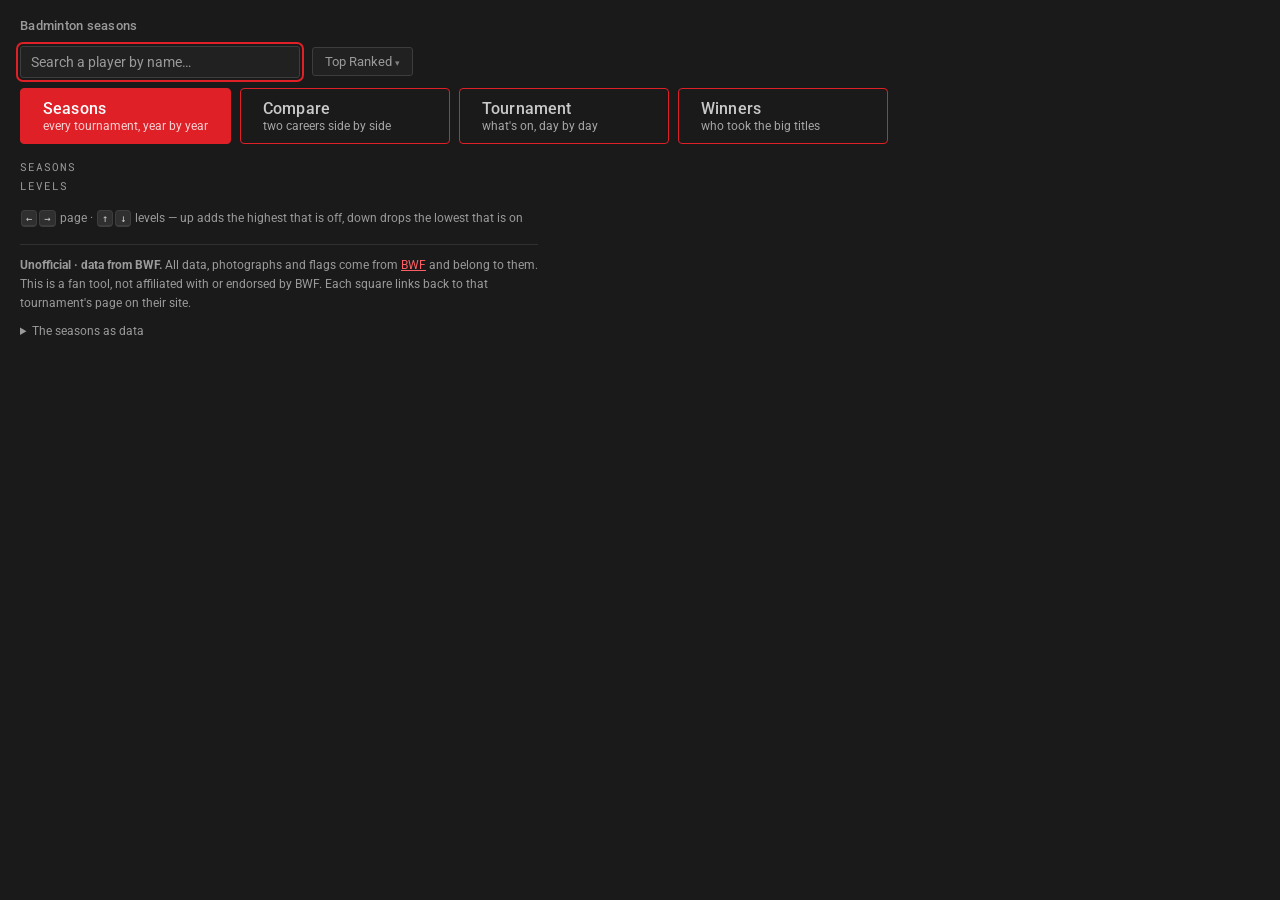
==== index.html @ 5e7ad886 "Two sizes on one line of faces Four notes from the reader after yesterday's continental build, and o" ====
<!doctype html>
<html lang="en">
<head>
<meta charset="utf-8">
<meta name="viewport" content="width=device-width, initial-scale=1">
<title>Badminton seasons</title>
<!-- An empty data URI, so the browser stops asking for a favicon that does not
     exist yet and the console stays clean enough for a suite to assert on. -->
<link rel="icon" href="data:,">
<link rel="preconnect" href="https://fonts.googleapis.com">
<link rel="preconnect" href="https://fonts.gstatic.com" crossorigin>
<link rel="stylesheet" href="https://fonts.googleapis.com/css2?family=Roboto+Mono:wght@400;500;700&family=Roboto:wght@400;500;700&display=swap">
<link rel="stylesheet" href="styles.css">
</head>
<body>

<h1>Badminton seasons</h1>

<form id="pick" class="controls" autocomplete="off" role="search">
  <span class="ctl search">
    <input type="search" id="q" placeholder="Search a player by name…"
           aria-label="search for a player" role="combobox"
           aria-expanded="false" aria-controls="suggest" aria-autocomplete="list">
    <ul id="suggest" class="suggest" role="listbox" aria-label="player suggestions" hidden></ul>
  </span>

  <span class="ctl menu">
    <button type="button" id="topBtn" class="seg" aria-expanded="false" aria-controls="topPanel">
      Top ranked <span class="caret">▾</span>
    </button>
    <div id="topPanel" class="panel" hidden>
      <div id="topTabs" class="tabs" role="tablist"></div>
      <ol id="topList" class="toplist"></ol>
    </div>
  </span>
</form>

<!-- Who you are looking at, said properly: photograph, flag, name. -->
<section id="hero" class="hero" hidden>
  <img id="heroAvatar" class="avatar" alt="" hidden>
  <div class="ident">
    <h2 id="heroName" class="who"></h2>
    <p class="meta">
      <img id="heroFlag" class="flag" alt="" hidden>
      <span id="heroMeta"></span>
    </p>
  </div>
  <div class="heroctl">
    <span id="kindWrap" class="seasonsonly" role="group" aria-label="discipline"></span>
    <label class="toggle seasonsonly"><input type="checkbox" id="sized"> Size by weight</label>
  </div>
</section>

<!-- The two pages, said plainly. This was a segmented control in the corner of
     the hero, which is where you put a setting, not where you put the other
     half of an application. -->
<nav id="pageNav" class="pagenav" aria-label="pages">
  <button type="button" class="tab on" data-page="seasons" aria-current="page">
    <span class="name">Seasons</span>
    <span class="sub">every tournament, year by year</span>
  </button>
  <button type="button" class="tab" data-page="compare">
    <span class="name">Compare</span>
    <span class="sub">two careers side by side</span>
  </button>
  <button type="button" class="tab" data-page="tmt">
    <span class="name">Tournament</span>
    <span class="sub">what's on, day by day</span>
  </button>
  <button type="button" class="tab" data-page="winners">
    <span class="name">Winners</span>
    <span class="sub">who took the big titles</span>
  </button>
</nav>

<section id="seasonsPage">

<div class="chiprow"><span class="lbl">Seasons</span>
  <div id="years" class="chips" role="group" aria-label="seasons"></div>
</div>

<div class="chiprow"><span class="lbl">Levels</span>
  <div class="chips" role="group" aria-label="tournament levels">
    <span id="levels" class="chips"></span>
    <span class="menu">
      <button type="button" id="moreBtn" class="chip more" aria-expanded="false"
              aria-controls="morePanel" hidden></button>
      <div id="morePanel" class="panel checks" hidden></div>
    </span>
  </div>
</div>

<!-- The one page with no notes under it, so its keys go here, under the chips
     they drive. -->
<p class="legend" id="seasonsKeys">
  <span class="keys"><kbd>←</kbd><kbd>→</kbd> page ·
    <kbd>↑</kbd><kbd>↓</kbd> levels — up adds the highest that is off, down drops
    the lowest that is on</span>
</p>

<p id="status" role="status"></p>

<div id="seasons" class="seasons"></div>
<p id="empty" class="empty" hidden></p>

</section>


<!-- The second page. Two readings of a career that the strip cannot give —
     re-indexed by season and level (the grid), or by level alone (the board) —
     and, either way, room for a second player beside the first. It is a page
     rather than a modal because comparing is a thing you come here to do, not a
     detail you peek at and dismiss. -->
<section id="comparePage" class="page" aria-labelledby="gridTitle" hidden>
  <header class="pagehead">
    <h2 id="gridTitle">Career grid</h2>

    <span id="gridView" class="kindwrap" role="group" aria-label="view">
      <button type="button" class="seg on" data-view="grid" aria-pressed="true">Grid</button>
      <button type="button" class="seg" data-view="honours" aria-pressed="false">Honours</button>
    </span>

    <span id="gridKind" class="kindwrap" role="group" aria-label="discipline"></span>
    <!-- Which vocabulary the rows are named in. Sits beside the discipline
         because it is the same kind of switch: neither changes a result, both
         change what the same results are called and grouped by. -->
    <span id="gridEra" class="kindwrap" role="group" aria-label="tournament names"></span>
    <span id="honMin" class="kindwrap" role="group" aria-label="minimum round" hidden></span>

    <label class="zoom" for="gridZoom">Zoom
      <input type="range" id="gridZoom" min="10" max="40" step="2" value="20"
             aria-label="cell size">
    </label>

    <!-- Whichever of the two views is up, drawn to a PNG. No range picker: the
         Winners board exports a span of seasons because that is the shape of the
         claim posted from it, and a career is not a span. -->
    <button type="button" id="gridSave" class="seg" aria-pressed="false"
            title="save this view as an image">Export</button>

    <form id="cmpPick" class="ctl search cmp" autocomplete="off" role="search">
      <input type="search" id="cmpQ" placeholder="Compare with…"
             aria-label="compare with another player" role="combobox"
             aria-expanded="false" aria-controls="cmpSuggest" aria-autocomplete="list">
      <ul id="cmpSuggest" class="suggest" role="listbox" aria-label="player suggestions" hidden></ul>
    </form>
  </header>

  <div class="chiprow exportbar" id="gridExport" hidden>
    <button type="button" id="gexpSave" class="seg">Download PNG</button>
    <button type="button" id="gexpCopy" class="seg">Copy</button>
    <span id="gexpNote" class="note"></span>
  </div>

  <div class="chiprow"><span class="lbl">Levels</span>
    <div id="gridGroups" class="chips" role="group" aria-label="levels shown"></div>
  </div>

  <div id="gridBody" class="gridbody"></div>
  <div id="honBody" class="honours" hidden></div>

  <p class="legend" id="gridLegend">
    <span class="key"><i class="cell r-w"></i> won</span>
    <span class="key"><i class="cell r-f"></i> final</span>
    <span class="key"><i class="cell r-sf"></i> semi</span>
    <span class="key"><i class="cell r-qf"></i> quarter</span>
    <span class="key"><i class="cell r-r16"></i> last 16</span>
    <span class="key"><i class="cell r-r1"></i> earlier</span>
    <span class="key"><i class="cell r-q"></i> qualifying</span>
    <span class="key"><i class="cell r-off"></i> nothing there</span>
  </p>
  <!-- Its own note rather than a clause in the block above: the reason these are
       here at all is that BWF's id for them is unusable, and that is worth
       saying where somebody looking at the block can read it. -->
  <p class="legend note" id="gamesNote">
    <strong>Continental&nbsp;Games</strong> is the Asian, Commonwealth, European,
    Pan&nbsp;American and African Games &mdash; the individual events only &mdash; and it sits
    <b>half a rung above the Continental&nbsp;Championships</b>: the same circle of
    countries, one every four years rather than every year. BWF has
    filed the Asian Games under four different categories and under none at all,
    so they are recognised by name; the team editions are separate tournaments and
    are left out with every other team event. Sub-regional games &mdash;
    East&nbsp;Asian, Mediterranean, SEA &mdash; are not in it.
  </p>
  <!-- Its own note for the same reason gamesNote has one: Unmapped is the single
       section on this page whose placing is admitted to be a guess, and the
       reason is a fact about the sport rather than about this app. -->
  <p class="legend note" id="oldNote">
    <strong>Unmapped</strong> is everything from before 2007, and it has no rung
    because <strong>there was no ladder</strong>. Until the Superseries began that
    season the circuit was the IBF World Grand&nbsp;Prix, which graded its events
    <strong>6-star down to 1-star by prize money alone</strong> &mdash; and the
    money was not the prestige: the 2006 All&nbsp;England was a
    <strong>4-star</strong> on $125,000, two rungs under the China Masters at
    $250,000. Nothing turns a purse into a tier, so these titles are shown
    together, last, in one section that says plainly that its placing is a guess.
    BWF's own filing is no help: of 85 tournaments from before 2007, checked
    across six careers of that era, <strong>77 carry the same category id</strong>
    &mdash; one bucket holding a world championship, an All&nbsp;England and a
    $3,000 satellite alike.
    <br>
    Results stop at <strong>2006</strong> because that is where BWF's own records
    stop carrying a <em>position</em>. Earlier seasons come back as a list of
    tournaments with no result beside them, and a cell that can only say
    &ldquo;Played&rdquo; is not a career.
  </p>

  <p class="legend note" id="gridNote">
    Each block is one level, and the cells in it are that season's results at
    that level, <strong>best first</strong> — not one column per tournament. A
    block is as wide as the most anyone here played at that level in a single
    season, so the empty cells on the right of a block are events they did not
    enter that year. Hover any cell for the tournament and the result.
    <br>
    <b>Export</b> draws whichever view is up to a PNG at twice the screen's
    density, with the link on it. There is no range to pick, unlike the Winners
    board: it draws <b>what is on screen</b> — the era, the level chips, the
    round bar, and both players if there are two — so switching a level off takes
    it out of the picture as well as off the page.

    <span class="keys"><kbd>←</kbd><kbd>→</kbd> page · <kbd>G</kbd> grid · <kbd>H</kbd> honours · <kbd>W</kbd> World Tour · <kbd>S</kbd> Superseries · <kbd>↑</kbd><kbd>↓</kbd> levels — up adds the highest that is off, down drops the lowest that is on</span>
  </p>

  <p class="legend" id="honLegend" hidden>
    <span class="key"><i class="cell r-w"></i> won</span>
    <span class="key"><i class="cell r-f"></i> final</span>
    <span class="key"><i class="cell r-sf"></i> semi</span>
    <span class="key"><i class="cell r-qf"></i> quarter</span>
    <span class="key"><i class="hnone"></i> nothing that good</span>
  </p>
  <!-- Shown on both readings, because both translate. Not toggled with the
       view-specific notes above it - but it is toggled by the era, because
       which half of a career is being translated is exactly what the era
       switch changes. -->
  <p class="legend note" id="mapNote">
    <strong>*</strong> BWF ships no name for its pre-2018 categories, so results
    from the Superseries era are placed on the tier they became, traced through
    the tournaments themselves: <strong>Superseries Premier</strong> as
    Super&nbsp;1000, <strong>Superseries</strong> as Super&nbsp;750,
    <strong>Grand&nbsp;Prix Gold</strong> as Super&nbsp;300 and
    <strong>Grand&nbsp;Prix</strong> as Super&nbsp;100. Those squares carry a
    notch out of one corner, and hovering one says what it actually was. The
    Seasons page never translates &mdash; there a Superseries Premier is called a
    Superseries Premier. Four old tiers become five new ones, so nothing lands on
    Super&nbsp;500; and before 2011 there was no Premier tier at all, which makes
    a 2008 All&nbsp;England a rung lower than a 2013 one.
    Switch to <strong>Superseries</strong> above to read the ladder the other way.
  </p>

  <!-- The mirror image, and not a paraphrase of it: in this direction the
       Super 500 has nowhere to land, and saying so is most of the note. -->
  <p class="legend note" id="mapNoteSS" hidden>
    <strong>*</strong> Read in Superseries names, the <em>modern</em> results are
    the translated ones: <strong>Super&nbsp;1000</strong> as Superseries Premier,
    <strong>Super&nbsp;750</strong> as Superseries, <strong>Super&nbsp;300</strong>
    as Grand&nbsp;Prix Gold and <strong>Super&nbsp;100</strong> as Grand&nbsp;Prix,
    traced through the tournaments themselves. Those squares carry the notch now,
    and everything from before 2018 is simply called what it was.
    &#9888; <strong>The Super&nbsp;500 has no rung here.</strong> Followed
    backwards across 2018 it splits four to three between Grand&nbsp;Prix Gold and
    Superseries, because one Grand&nbsp;Prix Gold became <em>both</em> a
    Super&nbsp;500 and a Super&nbsp;300 &mdash; 2018 was a split, not a renaming.
    A Super&nbsp;500 is folded up into the <strong>Superseries</strong> and is
    therefore drawn one rung higher than it was. That is the one thing this
    reading gets wrong, and it is why those squares are notched too. The gap
    between Superseries and Grand&nbsp;Prix Gold is the Super&nbsp;500 rung left
    standing empty rather than closed up.
  </p>

  <p class="legend note" id="honNote" hidden>
    Every result that reached the chosen round, whatever season it was in — one
    row per level, hardest at the top. A full rung up has
    <strong>&#966; times the area</strong> of the rung below, so an Olympic square
    covers about thirty Super&nbsp;100 ones. Six of the rungs are a
    <strong>half step</strong> instead — Worlds to Olympics, Continental Games to
    Worlds, Continental Championships to Continental Games, and Super&nbsp;1000 to
    Tour Finals — which is what lets the continental events have rungs of their own
    without the Olympics running away up the ladder.
    <span id="honLadderWT">The five Supers are still an unbroken run, stepping a
    full rung all the way down.</span><span id="honLadderSS" hidden>The era ladder
    has one visible double step, between Superseries and Grand&nbsp;Prix
    Gold, where the Super&nbsp;500 rung stands empty.</span> An empty row is a claim too:
    hover it to see whether they never got that far or never entered. Comparing two
    players mirrors the board about the centre line, so the best results of each
    meet in the middle.
    <br>
    <b>Export</b> draws the board as you have it — the bar included, so raising
    it to <b>W</b> exports a board of titles only — to a PNG at twice the
    screen's density, with the link on it.

    <span class="keys"><kbd>←</kbd><kbd>→</kbd> page · <kbd>G</kbd> grid · <kbd>H</kbd> honours · <kbd>W</kbd> World Tour · <kbd>S</kbd> Superseries · <kbd>↑</kbd><kbd>↓</kbd> the bar</span>
  </p>
</section>

<!-- Whatever tournament is on, without anybody picking one. `vue-tmt-schedule`
     names the live one, the one before it and the one after; the day bar walks
     its dates; `day-matches` gives that day's order of play, laid out by court
     because that is how an order of play is read. -->
<!-- One season, one pyramid: the base is the widest tier and the summit is the
     single greatest title. Like the tournament page, this is about the sport
     rather than about a player you chose, so it has no search box. -->
<section id="winPage" class="page" hidden>
  <header class="pagehead">
    <h2 id="winTitle">Winners</h2>

    <!-- Two readings of the same seasons: the board says who won what, the
         score says how much of it. Beside the discipline because it is the same
         kind of switch — neither changes a result, both change what you are
         being shown of them. -->
    <span id="winView" class="kindwrap" role="group" aria-label="view"></span>

    <span id="winKind" class="kindwrap" role="group" aria-label="discipline"></span>

    <!-- Which continents count. Not a filter on the drawing: a chip moves the
         score too, because a ranking of legends is only readable if the reader
         knows and chooses which continents it is a share of. Asia and Europe by
         default, which is where 99.8% of these titles are won. -->
    <span id="winConf" class="kindwrap" role="group" aria-label="continents"></span>

    <span id="winSpan" class="tmtwhen"></span>

    <!-- The band under the pyramid, and the bar it draws at. Not a filter: it
         adds a reading of the same titles rather than hiding any of them. -->
    <button type="button" id="winEras" class="seg on" aria-pressed="true"
            title="the seasons somebody dominated">Eras</button>
    <span id="winMin" class="kindwrap" role="group" aria-label="titles a season"></span>

    <label class="zoom" id="winZoomLbl" for="winZoom">Zoom
      <input type="range" id="winZoom" min="8" max="26" step="1" value="14"
             aria-label="photograph size">
    </label>

    <!-- The score view's clutter bar. Not a filter on the data — every title is
         still in every season's total — only on how many lines are drawn. -->
    <span class="zoom" id="winFloor" hidden>
      <label for="winFloorRange">Show</label>
      <input type="range" id="winFloorRange" min="0" max="60" step="5" value="20"
             aria-label="lowest career best to draw">
      <span id="winFloorTxt" class="floortxt"></span>
    </span>

    <!-- A range of seasons, drawn to a PNG. The years are a range rather than a
         filter because that is the shape of the claim somebody posts. -->
    <button type="button" id="winSave" class="seg" aria-pressed="false"
            title="save a range of seasons as an image">Export</button>
  </header>

  <div class="chiprow exportbar" id="winExport" hidden>
    <label for="expFrom">From</label>
    <select id="expFrom" aria-label="first season"></select>
    <label for="expTo">to</label>
    <select id="expTo" aria-label="last season"></select>
    <button type="button" id="expSave" class="seg">Download PNG</button>
    <button type="button" id="expCopy" class="seg">Copy</button>
    <span id="expNote" class="note"></span>
  </div>

  <div id="winBody" class="pyr"></div>

  <!-- The same seasons as a quantity. One line per career, a point in every
       season somebody won something, and the height is how much of that season
       they took. -->
  <div id="winScore" class="score" hidden>
    <div class="chartwrap">
      <svg id="scoreChart" viewBox="0 0 1180 510" preserveAspectRatio="xMidYMid meet"
           role="img" aria-label="domination score by season"></svg>
      <div id="scoreTip" hidden></div>
    </div>
    <div class="legend scorelegend" id="scoreLegend"></div>

    <!-- The ranking. Deliberately *not* governed by the Show bar above it: that
         filters on peak, and a total ranking cut by peak is a different claim.
         See `dominationRanking`. -->
    <div class="ranks">
      <div class="chiprow">
        <h3>Dominators</h3>
        <div id="rankMode" class="chips" role="group" aria-label="rank by"></div>
        <!-- There was a row of chips here offering three readings of the
             pandemic seasons. There is one reading now and no control for it;
             what it is gets said in the caption instead, because a reader
             comparing 2020 with 2023 should not have to infer that the two were
             divided by the same year. -->
        <span class="lbl" id="rankWhat"></span>
        <button type="button" class="linkish" id="rankMore" hidden></button>
      </div>
      <table id="scoreRank" class="ranktable"></table>
    </div>

    <div class="scorecols">
      <div>
        <h3>Best single seasons</h3>
        <table id="scoreBest"></table>
      </div>
      <div>
        <h3>What each season held</h3>
        <table id="scoreYears"></table>
      </div>
    </div>
  </div>

  <p class="legend note" id="scoreNote" hidden>
    <b>A score of 100 is the whole season</b> — every title on the board that
    year, and nobody else with one. It is a share, so one player's rise is
    always somebody else's fall, and the seasons can be held against each other
    however many titles each of them held.
    <br>
    <b>Not every title counts the same.</b> Each is worth what its rung on the
    board is worth, on the same ladder the photographs above are sized by. So the
    score is not a second ranking; it is the board's own ranking, added up. A
    Super 750 is the unit:
    <span id="scoreLadder" class="ladder"></span>
    Seven Super 750s to an Olympic gold, which is about the trade anybody who
    has watched the sport would make. The rungs step by <b>φ, the golden ratio —
    1.618</b>, except for four half steps of <b>√φ — 1.272</b>: a Tour Finals
    over a Super&nbsp;1000, a Continental Games over a Continental Championships, and
    each global event over its own continental one is a <i>full</i> step, but the
    Olympics over the Worlds is half. That is what puts two continental rungs on
    the ladder and still leaves an Olympic gold at 6.854.
    Seasons before 2018 are weighed on the same
    rungs and <b>named for what they were called at the time</b> — 2013 held
    twelve Superseries where 2023 holds six Super 750s — so a title is never
    called something it was not, and never weighed on a ladder of its own.
    <br>
    ⚠️ <b>A competitor has a point only in the seasons they won something.</b>
    This data says who won, not who entered, so &ldquo;nothing in 2013&rdquo; and
    &ldquo;not on the tour in 2013&rdquo; cannot be told apart — and a line drawn
    along the bottom would be claiming the first while knowing only the second.
    Lines break at the gaps, and a lone season stays a lone face.
    <br>
    ⚠️ <b>In the doubles draws a competitor is the pair</b>, not the two people
    in it. A title is won by a partnership; halving it would draw every pair as
    two identical lines and make the chart describe people rather than teams. So
    a partner change ends one line and starts another — which is what happened.
    <br>
    ⚠️ <b>A faint column is a season not to read at face value</b>, named at its
    foot. Two different things put one there. An <b>asterisk</b> on the year
    means far fewer titles than the seasons around it — <b>2020</b>, which
    stopped in March and held three, and <b>2022</b>, which held eight. And the
    <b>pandemic seasons</b> are marked whether or not they were short:
    <b>2020, 2021 and 2022</b>. 2021 is the one a count cannot find — it held
    ten, the same as 2018 and 2019, and what was wrong with it was not how many
    but <b>who was in the draw</b>. A score is a share, so a thinner field
    flatters everybody left in it: eight of 2021's eleven events had
    <b>literally no Chinese player</b> — both Thailand Opens, the All England,
    the French, both Indonesia events and both World Tour Finals — against a
    normal 12–15% of the field. 2020 is split by the shutdown: the All England on
    11 March had an ordinary field, the October Denmark Open and the January-2021
    Finals none at all. 2022 is the weakest case and is in on a judgement —
    present everywhere but at three quarters of normal, on a calendar cut to
    eight events from twelve.
    <br>
    ⚠️ <b>The season being played is weighed against the whole year</b>, not
    against the part of it that has happened. Otherwise whoever won the first
    tournament of January would have taken 100 of the season — and the strip
    below the axis says <b>8/12</b> rather than 8 so you can see it. The titles
    still to come belong to nobody yet, so the column adds up to less than a
    whole season and will only rise: it cannot flatter anyone, which is what
    makes it safe to count. Finished seasons keep the titles that were
    <i>actually played</i> — 2020 is a share of three, not of the nine still on
    the calendar when it was abandoned.
    <br>
    The bars under the axis are how many titles each season held, and a
    <b>dashed</b> leg is a line crossing one of the marked years.
    <br>
    <b>Show</b> hides the crowd: it draws everybody whose best season clears the
    bar. Its default is worked out from the data — as high as it will go without
    dropping anybody who ever <i>led</i> a season — and the season being played
    is left out of that sum, because a part-played year cannot say who led it.
    <br>
    <b>Dominators</b> ranks the whole board rather than a season of it, and
    there are three honest ways to do that. <b>Total</b> is every season's share
    added up: it rewards staying there, and it is why LEE Chong Wei is second in
    the men's singles on a best season of 43. <b>Peak</b> is the best single
    season: it rewards the year nobody else got a look in, and it is why
    KIM / SEO are first in the men's doubles on two seasons and eighth on total.
    Both numbers are always on screen and only the <i>sort</i> moves, because the
    two orderings disagree and the disagreement is the point — a table showing
    one column at a time would have hidden it.
    <br>
    <b>Best seasons</b> ranks the seasons themselves, and it is the one where a
    competitor can appear more than once. The other two answer once per career,
    so a career's <i>second</i>-best year is invisible in them however good it
    was: Kento MOMOTA took <b>78</b> of 2019 and <b>53</b> of 2018 — the first
    and fifth best men's singles seasons on the board — and Peak can only ever
    say the first of those. Five seasons, and two of them among the best anyone
    has played. The hover carries the career total the columns drop, which is
    what makes a short peak read as one.
    <br>
    ⚠️ <b>It is a different question, not a better answer</b>, which is why it
    is a third chip rather than a replacement. A list of the best seasons is
    crowded by the people who had them — six competitors hold the top fifteen
    men's singles seasons, and KIDAMBI Srikanth, tenth on Peak, is
    twenty-eighth here. That is what the list <i>is</i>; it simply stops being a
    ranking of competitors while it does it, and the ranking of competitors is
    one chip away. Picking a name still picks the <i>competitor</i>, so clicking
    one of MOMOTA's seasons lights both.
    <br>
    ⚠️ <b>There is deliberately no average.</b> It is the obvious third column
    and it would be a lie. This data says who <i>won</i>, not who <i>entered</i>,
    so a competitor has a point only in the seasons they won something — the
    seasons they played and won nothing are missing from the divisor rather than
    sitting in it as zeroes. One good year and nothing else would out-rank a
    fifteen-year career, and the number would be describing the hole in the data
    rather than the players. It is the same fact that makes the lines above
    break at a gap instead of running along the bottom.
    <br>
    ⚠️ <b>The pandemic seasons get the same denominator as every other
    season.</b> What is most obviously wrong with 2020 is arithmetic before it is
    competition: three titles were played, so one of them would be a third of the
    year. So 2020 and 2022 are weighed against <b>what a full season of the era
    was worth</b> — nineteen and a third Super 750s, twelve titles, read off the
    seasons the file holds rather than typed in, and exactly the figure 2023 and
    2025 are weighed against. A season cut short then reads as the fraction of a
    year it actually was. Viktor AXELSEN's career total is <b>269</b>; against
    2020's own three titles it would read 315. The strip under the axis says
    <b>3/12</b>, the way the year still being played does.
    <br>
    ⚠️ <b>The thin field stays in the record, and that is deliberate.</b> Fewer
    Chinese players entered, so fewer Chinese players won, so their scores are
    lower and everybody else's are higher — and that is what happened. What the
    denominator removes is the arithmetical distortion, not the sporting one: a
    player who won one of 2020's three titles cannot bank more than one title's
    worth of a whole year, because the rest of the year was never played and
    nobody won it. The seasons are marked wherever they appear — a faint column,
    the word <b>Covid</b>, an amber asterisk on the year and an amber bar in the
    strip beneath it, and the same asterisk on the season in the ranking below —
    so you know not to read them as ordinary, and then you do the judging.
    <br>
    ⚠️ <b>That mark is on the season, never on the competitor.</b> A peak taken
    in 2021 is a peak taken in a year played largely without one country's team;
    that is a fact about the year, and the player did nothing to earn an asterisk
    of their own. There used to be one beside the name — it meant "this career is
    being under-counted" and it went when the seasons stopped being set aside.
    <br>
    ⚠️ <b>It is a calendar correction and it cannot see a field.</b> Two things
    were wrong with these years — fewer events, and a thinner draw at the ones
    that ran — and this fixes only the first. <b>2021 is where that shows</b>: it
    held <i>more</i> than a normal season by weight, an Olympics and a Worlds and
    two World Tour Finals, so it is left exactly as it was — and 2021 had the
    thinnest field of the three, eight of its eleven events with no Chinese
    player in the draw at all. AXELSEN's peak sits in that season. Known, and the
    reason those marks on the chart are not decoration.
    <br>
    ⚠️ <b>The Show bar does not reach this table.</b> The bar filters on peak,
    and a total ranking cut by peak is a different claim: at the men's singles
    default it draws twelve of the forty-five careers listed here, and it drops
    Jan O JORGENSEN — four seasons, twelfth on total — for a best season of 7.
    The bar declutters the chart; the ranking is the whole board. Clicking a name
    picks it out everywhere, and if the bar was hiding them the bar comes down to
    fit. Click a name to pin it — or <b>click the face on the chart</b>, which is the
    same name with a season attached and does the same thing. The others stay on
    the chart, dimmed, because a share means nothing without the people it was
    taken from. Click again to unpin, or press <kbd>Esc</kbd> to clear the lot.
    <br>
    <b>Export</b> draws whatever range of seasons you pick to a PNG at twice the
    screen's density, with the link on it — the bar you set and the names you
    pinned included, because those are what the picture is <i>about</i>. Cropping
    changes what is shown and never what is counted: a score is a share of its
    own season, so the numbers, the colours and the height of the axis are all
    settled over the whole board and then cut to the years you asked for.
    <span class="keys"><kbd>←</kbd><kbd>→</kbd> page · <kbd>B</kbd> board ·
      <kbd>S</kbd> score · <kbd>M</kbd><kbd>W</kbd><kbd>X</kbd> discipline, twice for
      the doubles · <kbd>↑</kbd><kbd>↓</kbd> the bar · <kbd>T</kbd> total ·
      <kbd>P</kbd> peak · <kbd>Y</kbd> best seasons · <kbd>Esc</kbd> unpick</span>
  </p>

  <p class="legend note" id="winNote">
    Each square is a title, sized by what it was worth — the same ladder the
    honours board uses, so a Super 1000 here is a Super 1000 there.
    <b>Every row holds two tiers</b>: Olympics with the World Championships,
    Continental Games with Continental Championships, the Tour Finals with the
    Super&nbsp;1000s, and the Super&nbsp;750s have the base to themselves. Six rows of
    faces is a column too tall to read as one picture — and most people would
    agree a Tour Finals is not worth much more than a Super&nbsp;1000, which was
    always slightly absurd alone on a line holding exactly one square.
    <br>
    <b>Every square on a line is the same size, and a gold ring says which one
    outranks the rest.</b> Two sizes on a row of faces read as a layout accident
    rather than as a ranking, which is why the Olympics has been drawn at the
    Worlds size with a ring since this board was built; now that three rows hold
    two tiers, that is the rule. One marked square beside a plain one <i>is</i>
    the ranking, and ringing both would make them a matched pair in two liveries.
    The ladder still ranks them apart <i>between</i> rows, and the honours board
    on the Compare page ranks all of them apart by size, because that is a claim
    about worth and this is a row of portraits.
    <br>
    A row reads <b>hardest first</b>, not oldest first: the Tour Finals leads the
    row it shares even though it is played in December. The continental row goes
    by <b>continent</b> instead — Asian Games, Asian Championships, European
    Games, European Championships — because two titles from the same
    confederation belong beside each other.
    <br>
    ⚠️ <b>In the doubles draws a square holds the pair, split down the middle</b>
    — half a photograph each, and each half is the <b>middle</b> of its own
    photograph rather than one player's left ear and the other's right. The
    square stays the size the ladder says it is: a doubles title is won by a
    partnership, and every square on this board has to mean the same thing.
    Above the square the pair is <b>one competitor</b> — one tile, one bar, one
    line on the score — so a player who changes partner starts again, which is
    the honest reading: the old team stopped winning and a new one started.
    And a pair is always drawn <b>the same way round</b>: BWF does not list a
    partnership consistently — Kido and Setiawan appear eleven times one way and
    once the other — so the page takes the federation's own commonest order for
    each pair and uses it everywhere. No convention is layered on top of that;
    BWF itself puts the woman first in some mixed pairs and the man first in
    others, and this says what the federation says.
    <br>
    <b>Click a square to follow one competitor across the board</b> — everything
    else recedes and the picked faces stay lit. Click more to compare them, click
    a lit one again to drop it, or press <kbd>Esc</kbd> to get the whole board
    back. The bars in the eras band pick the same way, and so do the faces on the
    score chart. The squares themselves stay: what fades is the photographs, so
    the shape of every season is still there to read behind them.
    <br>
    ⚠️ <b>No team events.</b> A team title would rank a player by the country they
    were born in, which is not what any of this measures.
    <br>
    ⚠️ <b>The continental chips move the score, not just the drawing.</b> Asia,
    Europe, Pan&nbsp;Am, Africa and Oceania each switch their own championships and
    their own four-yearly games in or out — and a continent that is off is not in
    the season's <b>denominator</b> either, so the scores you are reading are
    always a share of exactly the board in front of you. That is the point: a
    ranking of the greats with a continent counted that you did not ask for is a
    ranking you cannot trust. <b>Asia and Europe are on by default</b>, because of
    the 1210 titles here that are open to the world, Asia has won 89.3% and
    Europe 10.5% — Pan&nbsp;Am, Africa and Oceania have two between them. Switch all five off and this is the board
    as it stood before October 2026. The chips travel in the link, so a board you
    send shows the numbers you were looking at.
    <br>
    ⚠️ <b>The Commonwealth Games is not here, and no chip can bring it.</b> It
    spans four of those five confederations, so there is no continent that owns it
    — and a title no chip governs is one whose weight would sit in every
    denominator with no way to take it out. BWF's own calendar also has no
    individual entry for Glasgow 2014, only the mixed team event, so a row for it
    would show a hole that is a gap in the records rather than a fact about the
    sport. It is still on a player's own Compare grid, where the question is what
    that player won.
    <br>
    ⚠️ Seasons before 2018 are drawn on the modern ladder — a Superseries
    Premier where a Super 1000 goes, a Superseries where a Super 750 goes — and
    each square is <b>named for what it was called at the time</b>, so hovering
    a 2013 title says Superseries Premier and the same rung in 2023 says Super
    1000. <b>Before 2011 there was no Premier tier at all</b>: all twelve
    Superseries were one rank, so 2007–2010 fill both rows with squares of the
    <b>same size</b>. The equal size is the point — a larger top row would
    claim a tier that did not exist for another four years.
    <br>
    ⚠️ <b>The continental rows are complete from 2014 and patchy before it.</b>
    BWF's own records carry no order of play for most of the continental
    championships between 2007 and 2013 &mdash; there is nothing to read a winner from
    &mdash; so 64 of the 100 that were held are on this board and the rest are simply
    absent. An empty continental row in 2009 is a gap in the records, not a season
    without an Asian Championships. It costs one career in particular: LEE Chong
    Wei's one continental title is the <b>2016</b> Asian Championships, and the
    seasons where he might have added to it are the ones that are missing.
    <br>
    ⚠️ <b>And the board starts at 2007 because that is where the ladder starts.</b>
    Before the Superseries the circuit was the IBF World Grand&nbsp;Prix, which
    graded its events 6-star down to 1-star <b>by prize money alone</b> — and the
    money was not the prestige: the 2006 All&nbsp;England was a <b>4-star</b> on
    $125,000 while the China Masters was a 6-star on $250,000. Sizing those
    squares by what they paid would draw an All&nbsp;England two rungs below a
    China Masters, so they are not drawn at all rather than drawn wrong. Those
    seasons are still on the Seasons and Compare pages, grouped as
    <b>Unmapped</b>.
    <br>
    ⚠️ <b>A dashed square, and ⁕ beside the year, mark a title that did not
    happen when its name says.</b> The
    season-ending Finals belongs to the season it concludes, so the 2010
    Superseries Finals and the 2020 World Tour Finals are drawn in 2010 and
    2020 though both were played the following January — the same rule the
    career grid uses, so the two views cannot disagree. The Tokyo 2020 Olympics
    stays in 2021, where it was won: a Finals is the conclusion of a season
    already played, and an Olympics is not the conclusion of anything.
    <br>
    <b>Eras</b> draws a bar across every run of seasons in which somebody won at
    least three of the titles above — four or five on the picker, one colour per
    career, and the totals on the hover. Bars overlap on purpose: LEE Chong
    Wei's decade runs under LIN Dan's and then CHEN Long's, and naming one
    champion a year would erase exactly that. Runs are consecutive seasons only,
    so a dip is a gap and 2020 severs every line.
  
    <br>
    <b>Export</b> draws whatever range of seasons you pick — the pyramid, the
    band and all — to a PNG at twice the screen's density, with the link on it.
    It is drawn from the data rather than photographed off the page, so it comes
    out the same size whatever the zoom slider is on. <b>Anyone you have picked
    out goes into the picture</b>, with their names at the foot of it — a board
    with one pair followed across it is a different thing to send than the
    board.
    <span class="keys"><kbd>←</kbd><kbd>→</kbd> page · <kbd>B</kbd> board ·
      <kbd>S</kbd> score · <kbd>M</kbd><kbd>W</kbd><kbd>X</kbd> discipline, twice for
      the doubles · <kbd>E</kbd> eras · <kbd>↑</kbd><kbd>↓</kbd> the bar ·
      <kbd>Esc</kbd> unpick</span>
  </p>
</section>

<section id="tmtPage" class="page" hidden>
  <header class="pagehead">
    <h2 id="tmtTitle">Tournament</h2>
    <span id="tmtWhen" class="tmtwhen"></span>
    <span id="tmtState" class="badge"></span>

    <!-- The day and the draw are two readings of the same tournament: one is
         what is on court today, the other is where it is all heading. -->
    <span id="tmtView" class="kindwrap" role="group" aria-label="view">
      <button type="button" class="seg on" data-view="oop" aria-pressed="true">Order of play</button>
      <button type="button" class="seg" data-view="draw" aria-pressed="false">Bracket</button>
    </span>

    <button type="button" id="tmtRefresh" class="seg">Refresh</button>
    <a id="tmtLink" class="seg" href="#" target="_blank" rel="noopener" hidden>On BWF ↗</a>
  </header>

  <!-- Only rendered in a week when BWF is running more than one at once, which
       is also the only week the page has to choose. -->
  <div class="chiprow" id="tmtAlso" hidden></div>

  <div class="chiprow tmtbar" id="tmtDayBar"><span class="lbl">Day</span>
    <div id="tmtDays" class="daybar" role="group" aria-label="days"></div>
    <span class="stars">
      <span id="starCount" class="starcount"></span>
      <label class="toggle"><input type="checkbox" id="starredOnly"> Starred only</label>
      <button type="button" id="clearStars" class="seg">Clear</button>
    </span>
  </div>
  <div class="chiprow" id="tmtDrawsBar"><span class="lbl">Draws</span>
    <div id="tmtDraws" class="chips" role="group" aria-label="draws shown"></div>
  </div>

  <!-- A draw is one discipline by definition, so the bracket picks exactly one
       rather than filtering several. Its own row, because it means something
       different from the draw chips above. -->
  <div class="chiprow" id="tmtDrawBar" hidden><span class="lbl">Draw</span>
    <div id="tmtDrawPick" class="chips" role="group" aria-label="discipline"></div>
    <span class="lbl from">Show from</span>
    <div id="tmtRounds" class="chips" role="group" aria-label="first round shown"></div>
  </div>

  <div id="tmtBody" class="oop"></div>

  <div id="tmtDrawBody" hidden>
    <div class="brwrap"><div id="tmtCanvas" class="brcanvas"></div></div>
  </div>

  <p class="legend note" id="tmtDrawNote" hidden>
    The whole draw, feeders on the left and the final on the right. The
    <strong>Show from</strong> chips fold away the rounds that are over — and
    they do it by <em>re-laying out</em> the tree from that round, not by hiding
    columns: every round doubles the gap between its cards, so the four
    quarter-final cards sit sixteen slots apart to line up with thirty-two
    first-round matches nobody is looking at any more. Hiding the columns would
    have left the gaps. It opens on the earliest round that still has a match to
    play. A dashed card with <strong>Bye</strong> is not a fixture — that player
    is through without playing, which at some tournaments is sixteen of the
    thirty-two first-round cells. <strong>Click a card to star the match</strong>,
    the same star the order of play uses.
  
    <span class="keys"><kbd>←</kbd><kbd>→</kbd> page · <kbd>O</kbd> order of play · <kbd>B</kbd> bracket · <kbd>↑</kbd><kbd>↓</kbd> how much of the draw · <kbd>M</kbd><kbd>W</kbd><kbd>X</kbd> discipline, twice for the doubles</span>
  </p>

  <p class="legend note" id="tmtNote">
    One column per court, and down each one the matches in the order they are
    played — <strong>a row is a moment</strong>, so two cards level with each
    other were on court together. A court that opens a session of its own gets a
    row to itself and the columns beside it are empty there, because at that
    moment nothing was on them.
    Which is not the same as sorting the day by the clock: BWF publishes a start
    for the first match of each session and then strings a flat 50-minute
    estimate through the rest, which on some courts runs backwards. Estimated
    times are marked <strong>&asymp;</strong> and carry BWF's own
    <strong>Followed by</strong>; a published one never is.
    <strong>Click a match to star it</strong> — starred matches stay lit and the
    rest stay dimmed, so a handful of them read at a glance across a whole day.
    While a tournament is on, the scores are checked every minute and anything
    that moved is marked for a few minutes after.
  
    <span class="keys"><kbd>←</kbd><kbd>→</kbd> page · <kbd>O</kbd> order of play · <kbd>B</kbd> bracket · <kbd>↑</kbd><kbd>↓</kbd> day · <kbd>M</kbd><kbd>W</kbd><kbd>X</kbd> discipline, twice for the doubles · <kbd>S</kbd> starred only</span>
  </p>
</section>

<footer class="foot">
  <p>
    <strong>Unofficial · data from BWF.</strong>
    All data, photographs and flags come from
    <a href="https://bwfbadminton.com/" target="_blank" rel="noopener">BWF</a>
    and belong to them. This is a fan tool, not affiliated with or endorsed by BWF.
    Each square links back to that tournament's page on their site.
  </p>
  <details id="rawWrap">
    <summary>The seasons as data</summary>
    <pre id="raw"></pre>
  </details>
</footer>

<script type="module" src="app.js"></script>
</body>
</html>
---- styles.css ----
/* ==========================================================================
   Badminton seasons — unofficial BWF fan tool

   The palette is the predecessor's BWF skin in dark, carried over so the two
   tools look like the same family: Roboto, BWF red, near-black rather than
   blue-black.

   Deliberately single-mode. The result ramp is a green-to-red gauge judged
   against this ground; a light flip changes the very thing that was tested, and
   the last pass shipped a first-round label in white on a near-white box
   because of it. Every colour is painted explicitly so the page holds its own
   ground whatever is behind it.
   ========================================================================== */

:root {
  color-scheme: dark;

  --font: Roboto, "Segoe UI", system-ui, -apple-system, sans-serif;
  --mono: "Roboto Mono", ui-monospace, Consolas, monospace;

  --bg:            #1a1a1a;
  --surface:       #262626;
  --surface-2:     #2f2f2f;
  --surface-sunk:  #212121;

  --text:          #f2f2f2;
  --text-dim:      #c9c9c9;
  --text-muted:    #9a9a9a;

  --border:        #3d3d3d;
  --border-soft:   #303030;

  --accent:        #df2027;   /* BWF red */
  --accent-hover:  #ca3732;
  --accent-fg:     #ffffff;
  --accent-text:   #ff5f64;   /* accent used AS text on dark */

  --bad:           #ff6b6b;
  --live:          #12ffc4;   /* a match being played, and only that */
  --warn:          #ffbc20;   /* scheduled, not yet under way */

  /* The result ramp, green for a title through to red for a first-round exit.
     Named here rather than inline because two views paint with it: the season
     strip fills a gauge to a percentage, the grid floods a whole cell. They
     have to agree, and one set of hexes is how that stays true. */
  --res-w:    #1a7f37;
  --res-f:    #3fa34d;
  --res-sf:   #7cb342;
  --res-qf:   #c9a227;
  --res-r16:  #e07b39;
  --res-r1:   #cf4b3f;
  --res-q:    #8f5a55;
  --res-unk:  #6e6e6e;   /* there, but the placing is not one we recognise */
  --res-na:   #4a4a4a;   /* there, with no individual placing at all */
  --res-off:  #292929;   /* did not play — the grid's ground */

  --radius-card:   4px;
  --radius-btn:    3px;
  --shadow:        0 2px 10px rgba(0, 0, 0, .55);
}

* { box-sizing: border-box; }

/* `hidden` has to actually hide. The attribute is only a UA `display: none`, so
   any rule that sets `display` at all outranks it — and this sheet sets it on
   nearly everything, which meant `el.hidden = true` on a flex legend or an
   inline-flex button group did precisely nothing. Asserted once, here, rather
   than remembered at every call site. */
[hidden] { display: none !important; }

body {
  margin: 0;
  padding: 16px 20px 36px;
  background: var(--bg);
  color: var(--text);
  font: 15px/1.5 var(--font);
  -webkit-font-smoothing: antialiased;
}

h1 {
  font-size: 13px;
  font-weight: 500;
  letter-spacing: .02em;
  color: var(--text-muted);
  margin: 0 0 10px;
}

/* ---------- controls ---------- */

.controls {
  display: flex;
  flex-wrap: wrap;
  gap: 8px 12px;
  align-items: center;
  margin-bottom: 10px;
}

.ctl { display: inline-flex; align-items: center; gap: 7px; font-size: 13px; color: var(--text-dim); }

input[type=text], input[type=search] {
  background: var(--surface-sunk);
  color: var(--text);
  border: 1px solid var(--border);
  border-radius: var(--radius-btn);
  padding: 7px 10px;
  font: 400 14px var(--font);
}
input::placeholder { color: var(--text-muted); }

.search { position: relative; }
.search input { width: 280px; }

/* ---------- popovers: suggestions, top ranked, more levels ---------- */

.menu { position: relative; }

.panel, .suggest {
  position: absolute;
  z-index: 30;
  top: calc(100% + 4px);
  left: 0;
  background: var(--surface);
  border: 1px solid var(--border);
  border-radius: var(--radius-card);
  box-shadow: var(--shadow);
}
.panel[hidden], .suggest[hidden] { display: none; }

.suggest {
  right: 0;
  margin: 0;
  padding: 4px 0;
  list-style: none;
  max-height: 300px;
  overflow-y: auto;
}
.suggest li {
  display: flex;
  align-items: center;
  gap: 9px;
  padding: 7px 11px;
  cursor: pointer;
  font-size: 14px;
}
.suggest li[aria-selected="true"], .suggest li:hover { background: var(--surface-2); }
.suggest .cc { font: 400 10.5px var(--mono); color: var(--text-muted); margin-left: auto; }
.suggest .none { color: var(--text-muted); cursor: default; font-style: italic; }
.suggest .none:hover { background: none; }

.panel { padding: 8px; min-width: 268px; }
.caret { font-size: 9px; opacity: .8; }

.tabs { display: flex; gap: 3px; margin-bottom: 7px; }
.tabs button {
  flex: 1;
  background: var(--surface-sunk);
  border: 1px solid var(--border-soft);
  border-radius: var(--radius-btn);
  color: var(--text-muted);
  font: 500 11px var(--mono);
  padding: 4px 0;
  cursor: pointer;
}
.tabs button:hover { color: var(--text-dim); }
.tabs button.on { background: var(--accent); border-color: var(--accent); color: var(--accent-fg); }

.toplist { margin: 0; padding: 0; list-style: none; max-height: 320px; overflow-y: auto; }
.toplist li { display: flex; align-items: center; gap: 8px; padding: 4px 5px; font-size: 13.5px; }
.toplist .rk {
  flex: none; width: 20px; text-align: right;
  font: 500 11px var(--mono); color: var(--text-muted); font-variant-numeric: tabular-nums;
}
.toplist .pl {
  background: none; border: 0; padding: 2px 4px; cursor: pointer;
  color: var(--text); font: 400 13.5px var(--font); text-align: left;
  border-radius: var(--radius-btn);
}
.toplist .pl:hover { background: var(--surface-2); color: var(--accent-text); }
.toplist .sep { color: var(--text-muted); font-size: 11px; }
.toplist .loading { color: var(--text-muted); font-style: italic; padding: 6px; }

.panel.checks { max-height: 320px; overflow-y: auto; }
.panel.checks label {
  display: flex; align-items: center; gap: 8px;
  padding: 4px 6px; cursor: pointer; font-size: 13px; border-radius: var(--radius-btn);
}
.panel.checks label:hover { background: var(--surface-2); }
.panel.checks input { accent-color: var(--accent); }
.panel.checks .n { margin-left: auto; font: 400 10.5px var(--mono); color: var(--text-muted); }

/* ---------- the player ---------- */

.hero {
  display: flex;
  align-items: center;
  gap: 13px;
  padding: 9px 13px;
  margin-bottom: 11px;
  background: var(--surface);
  border: 1px solid var(--border-soft);
  border-left: 3px solid var(--accent);
  border-radius: var(--radius-card);
}
.hero[hidden] { display: none; }

.avatar {
  flex: none;
  width: 46px; height: 46px;
  border-radius: 50%;
  object-fit: cover;
  object-position: top center;
  background: var(--surface-2);
  border: 1px solid var(--border);
}

.ident { min-width: 0; }
.who {
  margin: 0;
  font-size: 23px;
  font-weight: 700;
  letter-spacing: -.02em;
  line-height: 1.1;
  overflow-wrap: anywhere;
}
.meta {
  display: flex;
  align-items: center;
  gap: 7px;
  margin: 2px 0 0;
  color: var(--text-muted);
  font-size: 12.5px;
}
.flag { width: 19px; height: 19px; border-radius: 50%; object-fit: cover; flex: none; }

.heroctl { margin-left: auto; display: flex; align-items: center; gap: 14px; flex-wrap: wrap; }

/* ---------- toggles ---------- */

.seg {
  background: var(--surface-sunk);
  color: var(--text-muted);
  border: 1px solid var(--border);
  border-radius: var(--radius-btn);
  padding: 6px 12px;
  font: 400 13px var(--font);
  cursor: pointer;
  text-transform: capitalize;
}
.seg + .seg { margin-left: -1px; }
.seg:hover { color: var(--text-dim); }
.seg.on { background: var(--accent); border-color: var(--accent); color: var(--accent-fg); }
.seg .n, .chip .n { font: 400 10.5px var(--mono); opacity: .75; margin-left: 4px; }

.only { color: var(--text-muted); font-size: 13px; text-transform: capitalize; }
.toggle { display: inline-flex; align-items: center; gap: 6px; cursor: pointer;
  font-size: 13px; color: var(--text-dim); }
.toggle input { accent-color: var(--accent); }

/* ---------- filter chips ---------- */

.chiprow { display: flex; align-items: baseline; gap: 9px; margin-bottom: 5px; }
.chiprow > .lbl {
  flex: none;
  width: 58px;
  font: 400 10.5px var(--mono);
  text-transform: uppercase;
  letter-spacing: .09em;
  color: var(--text-muted);
}

.chips { display: flex; flex-wrap: wrap; gap: 4px; align-items: center; }

.chip {
  font: 400 11.5px var(--font);
  padding: 2px 9px;
  border-radius: 999px;
  cursor: pointer;
  user-select: none;
  border: 1px solid var(--border);
  background: var(--surface-sunk);
  color: var(--text-muted);
  transition: background .12s, color .12s, border-color .12s;
}
.chip:hover { border-color: var(--text-muted); color: var(--text-dim); }
.chip.on { background: var(--surface-2); color: var(--text); border-color: var(--border); }
/* Team events are a different sort of thing, not just another level: no
   individual position, so they are dashed and off by default. */
.chip.team { border-style: dashed; }
.chip.team.on { border-color: var(--accent); color: var(--accent-text); }
.chip.more { border-style: dotted; }

/* **A chosen chip is filled**, on every bar that has one.
   The neutral "on" was a slightly lighter pill: it said "this one" but gave no
   hint the choice *was* a choice, so a fold or a filter read as a caption rather
   than a control. One rule for the pickers in the bracket — exactly one draw,
   exactly one round — and for the filters on Seasons and Compare, where many are
   on at once.

   ⚠️ These two really are different kinds of control, and the filters default
   to **all on**, so this opens those pages on a full row of accent. That was the
   argument for leaving them neutral and it lost to the bigger one: the same
   affordance has to look the same everywhere, or a reader learns the red pill on
   one page and has to learn the grey one again on the next.

   ⚠️ A **team** chip is excluded on purpose. It is not just another level — no
   individual position, off by default — and it stays a dashed outline so that
   "on, but a different sort of thing" survives being surrounded by filled pills.
   Filling it would have hidden the dashed border inside its own colour. */
/* ⚠️ **Every chip, rather than a list of the bars that have one.** This was
   written as five ids — `#tmtDrawPick`, `#tmtRounds`, `#years`, `#levels`,
   `#gridGroups` — so every new chip bar had to remember to join the list, and
   the ranking's sort did not: it was grey for no reason anybody had decided. A
   rule whose own argument is "the same affordance has to look the same
   everywhere" should not be a list to keep up to date. `.seg.on` has always been
   the accent; this makes the pills agree with the segmented buttons.

   ⚠️ **Two exceptions, both deliberate.** A `.team` chip stays a dashed
   outline: it is not just another level — no individual position, off by
   default — and filling it would hide the dashed border inside its own colour.
   And `#tmtDraws`, the day's draw *filter*, stays neutral because it sits
   directly above `#tmtDrawPick`, which is red: a bar of red above a bar of red
   is two controls that look like one. That one was pinned by a check before this
   rule was generalised, which is the only reason generalising it did not quietly
   undo the decision. */
.chip.on:not(.team):not(#tmtDraws .chip) {
  background: var(--accent);
  border-color: var(--accent);
  color: var(--accent-fg);
}
.chip.on:not(.team):not(#tmtDraws .chip):hover {
  background: var(--accent-hover);
  border-color: var(--accent-hover);
}

button:focus-visible, input:focus-visible, a:focus-visible, li:focus-visible {
  outline: 2px solid var(--accent);
  outline-offset: 2px;
}

/* ---------- the seasons ---------- */

#status { min-height: 0; margin: 0; color: var(--text-muted); font-size: 12.5px; }
#status.error { color: var(--bad); }

.seasons {
  background: var(--surface);
  border: 1px solid var(--border-soft);
  border-radius: var(--radius-card);
  padding: 2px 12px;
}
.seasons:empty { display: none; }

/* One row per season, most recent at the top. */
.srow {
  display: flex;
  align-items: flex-start;
  gap: 12px;
  padding: 5px 0;
  border-bottom: 1px solid var(--border-soft);
}
.srow:last-child { border-bottom: 0; }

.srow .yr {
  flex: none;
  width: 58px;
  padding-top: 20px;      /* sits level with the boxes, not the name above them */
  font: 500 13px var(--mono);
  color: var(--text-dim);
  font-variant-numeric: tabular-nums;
}
.srow .yr .cnt { display: block; font-size: 10px; color: var(--text-muted); font-weight: 400; }

.season { display: flex; gap: 4px; overflow-x: auto; padding-bottom: 2px; scrollbar-width: thin; }

.sq { flex: none; width: 52px; text-align: center; text-decoration: none; color: inherit; }

/* Two lines, clamped from the START — clipping the tail of a name is
   recoverable, clipping the head reads as a different tournament. */
.sq .tn {
  display: -webkit-box;
  font-size: 8.5px;
  line-height: 1.15;
  color: var(--text-muted);
  height: 19px;
  margin-bottom: 1px;
  overflow: hidden;
  -webkit-line-clamp: 2;
  -webkit-box-orient: vertical;
  word-break: break-word;
}
.sq:hover .tn, .sq:hover .lv { color: var(--text); }

/* Fixed slot: every tournament keeps an identical footprint, the box just fills
   less of it, so a lighter event reads as air rather than as a shifted column. */
.slot { display: flex; justify-content: center; align-items: center; }

.box {
  border-radius: var(--radius-btn);
  display: grid;
  place-items: center;
  font-family: var(--mono);
  font-weight: 700;
  letter-spacing: -.02em;
  color: var(--text);
  border: 1px solid var(--border-soft);
  overflow: hidden;
  background: linear-gradient(to top,
    var(--fill) 0 var(--pct, 0%), var(--surface-2) var(--pct, 0%) 100%);
}

.sq .lv {
  display: block;
  font: 400 8.5px/1.2 var(--mono);
  color: var(--text-muted);
  margin-top: 2px;
  overflow: hidden;
  white-space: nowrap;
  text-overflow: ellipsis;
}

/* The result ramp: green for a title through to red for a first-round exit.
   The label inside the box says the same thing in words, so nothing here is
   carried by colour alone. Unchanged from the predecessor. */
.box.r-w   { --fill: var(--res-w); }
.box.r-f   { --fill: var(--res-f); }
.box.r-sf  { --fill: var(--res-sf); }
.box.r-qf  { --fill: var(--res-qf); }
.box.r-r16 { --fill: var(--res-r16); }
.box.r-r1  { --fill: var(--res-r1); }
.box.r-q   { --fill: var(--res-q); }
.box.r-na  { --fill: transparent; color: var(--text-muted); }
/* A placing we do not recognise: they were there, so it shows the same minimum
   sliver every other result does, in a colour that claims nothing about how far
   they got. */
.box.r-unk { --fill: var(--res-unk); }
/* White only where the fill reaches the middle of the box, which is where the
   label sits. A first-round exit fills 13%, so its label is on the *unfilled*
   ground and must stay in the ordinary text colour. */
.box.r-w, .box.r-f { color: #fff; }
/* Entered no draw of this discipline: an outline, not a result. */
.box.r-none { --fill: transparent; border-style: dashed; border-color: var(--border); }

.empty { margin: 4px 0 10px; color: var(--text-muted); font-size: 12.5px; max-width: 62ch; }

/* ---------- foot ---------- */

.foot {
  margin-top: 16px;
  padding-top: 11px;
  border-top: 1px solid var(--border-soft);
  color: var(--text-muted);
  font-size: 12px;
  max-width: 74ch;
}
.foot a { color: var(--accent-text); }
.foot p { line-height: 1.6; margin: 0 0 8px; }

details { margin-top: 10px; }
summary { cursor: pointer; font-size: 11.5px; }
pre {
  overflow-x: auto;
  font: 11px/1.45 var(--mono);
  color: var(--text-dim);
  background: var(--surface-sunk);
  border: 1px solid var(--border-soft);
  border-radius: var(--radius-btn);
  padding: 10px 12px;
  max-height: 340px;
}

/* ==========================================================================
   The career grid

   The same seasons read the other way round: a row per year, a column per
   tournament, every cell identical and flooded with one colour. It gives up
   everything the strip encodes in size and fill so that the only thing left is
   position and hue — which is what makes a career readable as a block rather
   than as a sequence.

   Cells butt against each other on purpose. Runs of the same colour are meant
   to merge into one shape; the only separators are the hairlines between tiers.
   ========================================================================== */

/* The second page, not a layer over the first. No width cap and no shadow: it
   is the page now, and it sits in the same column as everything else. */
.page { display: block; }

.pagehead {
  display: flex;
  align-items: center;
  gap: 12px;
  flex-wrap: wrap;
  margin-bottom: 10px;
}
.pagehead h2 {
  margin: 0;
  font-size: 15px;
  font-weight: 500;
  letter-spacing: .02em;
  color: var(--text-muted);
}
.pagehead .cmp { margin-left: auto; }
.pagehead .cmp input { width: 220px; }
.seg.close { padding: 6px 11px; font-size: 12px; }
a.seg { text-decoration: none; }
.kindwrap { display: inline-flex; }

/* Both grids live in one scroller so they scroll together — two independently
   scrolling grids side by side stop being a comparison the moment either one
   moves. */
.gridbody {
  display: flex;
  gap: 30px;
  align-items: flex-start;
  overflow-x: auto;
  padding-bottom: 8px;
  scrollbar-width: thin;

  /* Set from JS, and the same in both grids: the position in the row is what
     encodes difficulty, never the size. The zoom slider moves this and nothing
     else, so every cell stays identical to every other at any setting. */
  --cell: 20px;
  --gy: 36px;        /* the year gutter, which the tier band has to clear too */
}
.gcard {
  flex: none;
  background: var(--surface);
  border: 1px solid var(--border-soft);
  border-left: 3px solid var(--accent);
  border-radius: var(--radius-card);
  padding: 9px 12px 11px;
}

.gprofile { display: flex; align-items: center; gap: 11px; margin-bottom: 9px; }
.gprofile .avatar { width: 40px; height: 40px; }
.gprofile .who { font-size: 18px; }
.gprofile .meta { font-size: 12px; }
.gprofile .close { margin-left: 14px; }

/* Which stretch of columns is which tier. The grid itself carries no text, so
   this band and the tooltips are the whole of the orientation. */
.gtiers { display: flex; margin-left: var(--gy); }
.gt {
  width: calc(var(--cell) * var(--n));
  /* Three characters have to fit in one column — see gridGroupCode. Clipped
     rather than wrapped, with the full name and the slot count on a title;
     below about 14px of zoom the one-slot blocks do clip. */
  font: 400 8px/1.5 var(--mono);
  color: var(--text-muted);
  overflow: hidden;
  white-space: nowrap;
  padding-left: 1px;
  border-left: 1px solid var(--border-soft);
}
.gt:first-child { border-left: 0; padding-left: 0; }

.grow { display: flex; align-items: center; }
.gy {
  flex: none;
  width: var(--gy);
  font: 500 10px var(--mono);
  color: var(--text-muted);
  font-variant-numeric: tabular-nums;
}

.cell {
  flex: none;
  display: block;
  width: var(--cell);
  height: var(--cell);
  background: var(--res-off);
}
/* The tier boundary, drawn into the cell rather than as a gap so the run of
   colour on either side of it stays unbroken. */
.cell.edge { box-shadow: inset 1px 0 0 var(--bg); }
.cell:hover { position: relative; z-index: 1; outline: 1px solid var(--text); outline-offset: -1px; }

.cell.r-w   { background: var(--res-w); }
.cell.r-f   { background: var(--res-f); }
.cell.r-sf  { background: var(--res-sf); }
.cell.r-qf  { background: var(--res-qf); }
.cell.r-r16 { background: var(--res-r16); }
.cell.r-r1  { background: var(--res-r1); }
.cell.r-q   { background: var(--res-q); }
.cell.r-unk { background: var(--res-unk); }
.cell.r-na  { background: var(--res-na); }
.cell.r-off { background: var(--res-off); }

/* A win says so, and not only in green.
   ⚠️ --res-w (#1a7f37) and --res-f (#3fa34d) are one step apart on the ramp,
   and a won square next to a lost final is two shades of the same colour. For
   a reader with red-green colour vision deficiency the ramp carries almost no
   information at all. The mark is redundant coding — the same fact said twice,
   once in colour and once in text — so the board still reads with the colour
   ignored entirely. */
.cell {
  /* Whichever number is this view's square size. The grid sets --cell on the
     body; an honours row sets --hs per row, because every row has its own. */
  --sq: var(--cell, 20px);
  container-type: inline-size;
}
.honours .cell { --sq: var(--hs); }

/* ⚠️ Gated on the square being big enough to read. Below this the glyphs stop
   being a word and become a smudge, which reads as dirt on the square rather
   than as a result — worse than the colour alone. The zoom slider is the way
   up, and the honours board's small rows are exactly where it is needed. */
@container (min-width: 16px) {
  .cell.r-w::after {
    content: "#1";
    display: flex;
    align-items: center;
    justify-content: center;
    width: 100%;
    height: 100%;
    font: 700 calc(var(--sq) * .44)/1 var(--mono);
    letter-spacing: -.04em;
    color: #000;
  }
}

/* A result from before the World Tour, drawn on the tier it maps to.
   A notch cut out of the top-right corner rather than a mark laid on top: it
   costs no colour, survives every tier in the ramp, and works at 8px as well as
   at 60. Placed after the `.cell.r-*` rules on purpose — those set `background`
   as a shorthand, which resets `background-image`, so this longhand has to come
   later to survive. */
.cell.mapped {
  /* `clip-path`, not a gradient. The grid has a standing rule that a cell is
     never partially filled — how full it is has to mean nothing, or the eye
     starts reading it as a gauge the way the strip's squares are — and the
     suite enforces that by checking no cell carries a gradient. So the corner is
     genuinely cut away rather than painted over. */
  clip-path: polygon(0 0, calc(100% - var(--notch, 3px)) 0,
                     100% var(--notch, 3px), 100% 100%, 0 100%);
}
.honours .cell.mapped { --notch: max(2px, calc(var(--hs) * .17)); }
.key .cell.mapped { --notch: 4px; }

.gnote { margin: 8px 0 0; color: var(--text-muted); font-size: 12.5px; }
.gnote.error { color: var(--bad); }

.legend {
  display: flex;
  flex-wrap: wrap;
  gap: 4px 15px;
  align-items: center;
  margin: 11px 0 0;
  color: var(--text-muted);
  font-size: 11.5px;
}
.legend.note { display: block; max-width: 88ch; line-height: 1.55; margin-top: 6px; }

.zoom {
  display: inline-flex; align-items: center; gap: 7px;
  font: 400 10.5px var(--mono); text-transform: uppercase; letter-spacing: .09em;
  color: var(--text-muted);
}
.zoom input[type=range] { width: 96px; accent-color: var(--accent); cursor: pointer; }
.key { display: inline-flex; align-items: center; gap: 5px; }
.key .cell { width: 11px; height: 11px; border-radius: 2px; }

/* ========================== the honours board ==========================

   One row per level, hardest at the top, and only the results that cleared the
   bar. Nothing is on a shared grid: each row has its own pitch, because the
   size of a square is what says how much the result was worth.

   `--k` comes from the model as a bare multiplier — φ per row, applied to area,
   so the sides go up by √φ ≈ 1.272 and the top row is 8.7 times the bottom one.
   The zoom slider moves `--hbase` and every row follows without a re-render.
   ========================================================================== */

.honours {
  --hbase: 8px;         /* the smallest row; every other row multiplies it */
  --hlvlw: 84px;        /* the label gutter, and the spine runs down its middle */
  position: relative;
  background: var(--surface);
  border: 1px solid var(--border-soft);
  border-radius: var(--radius-card);
  padding: 11px 13px 15px;
  overflow-x: auto;
  scrollbar-width: thin;
}

/* The board proper, inside the scroller.
   `--halfw` is set from JS as the widest half any row needs, in units of
   `--hbase` — so it survives the zoom slider without a re-render, and both
   halves are the same width whichever player is longer. `minmax(halfw, 1fr)`
   is the whole trick: never narrower than the results need, so nothing is ever
   silently cut off, and wider when there is room, so a short board still
   centres. */
.hboard {
  position: relative;
  /* Stated rather than `max-content`: the profiles are much wider than a row of
     squares, and letting them size the board would stretch every row to fit a
     name. `min-width: 100%` still lets it fill the page when there is room. */
  width: calc(var(--halfw) + var(--hlvlw));
  min-width: 100%;
}
.honours.two .hboard { width: calc(var(--halfw) * 2 + var(--hlvlw)); }

/* The centre line, drawn once for the whole board rather than per row: it is an
   axis, and an axis that restarts at every row is a row of ticks. It hangs off
   the board and not the scroller, so it stays true when the board is wider than
   the modal and has to scroll. */
.honours.two .hboard::before {
  content: '';
  position: absolute;
  top: 9px;
  bottom: 9px;
  left: 50%;
  width: 1px;
  background: var(--border);
}

/* Always three columns — player, gutter, player-or-empty-seat — even with one
   career on screen, because the seat is the point of the page. The rows below
   stay centred until somebody is actually sitting in it. */
.hheads {
  display: grid;
  grid-template-columns: minmax(0, 1fr) var(--hlvlw) minmax(0, 1fr);
  margin-bottom: 13px;
}
.hrow {
  display: grid;
  grid-template-columns: var(--hlvlw) minmax(var(--halfw), 1fr);
  align-items: center;
  margin-bottom: 5px;
  /* Every size in the row derives from this one number. */
  --hs: calc(var(--hbase) * var(--k));
}
.honours.two .hrow {
  grid-template-columns: minmax(var(--halfw), 1fr) var(--hlvlw) minmax(var(--halfw), 1fr);
}

/* The left-hand player is mirrored — profile and results both — so that the two
   boards face each other across the line instead of pointing the same way. */
.hhead.mirror .gprofile { flex-direction: row-reverse; }
.hhead.mirror .ident,
.hhead.mirror .who { text-align: right; }
.hhead.mirror .meta { flex-direction: row-reverse; }
.hhead.mirror .gprofile .close { margin: 0 0 0 0; margin-right: 14px; }

.hlvl {
  position: relative;
  z-index: 1;
  font: 400 10px/1.4 var(--mono);
  color: var(--text-muted);
  letter-spacing: .02em;
  text-align: center;
  white-space: nowrap;
  overflow: hidden;
  /* Opaque, so it masks the spine rather than sitting on top of it. */
  background: var(--surface);
  padding: 3px 0;
}
.honours:not(.two) .hlvl { text-align: left; }
.hlvl.spacer { background: none; }

.hside {
  display: flex;
  align-items: center;
  /* Strictly proportional, with no floor: `--halfw` is computed from it, and a
     max() would make the width of a row a different function at the bottom of
     the board than at the top. */
  gap: calc(var(--hs) * .09);
  min-width: 0;
  /* Only ever fires on a career long enough to overflow half the modal, and
     when it does the mirroring means it is the *worst* results that go — the
     ones nearest the outer edge. */
  overflow: hidden;
}
.hside.mirror { justify-content: flex-end; }
.honours:not(.two) .hside { justify-content: center; }

/* Square, sized by its row rather than by the grid's flat `--cell`. */
.honours .cell,
.hnone {
  flex: none;
  display: block;
  width: var(--hs);
  height: var(--hs);
  border-radius: max(1px, calc(var(--hs) * .08));
}
.hnone {
  border: 1px dashed var(--border);
  background: none;
  opacity: .5;
}

/* On the inside of the row, next to the label: it is the one number worth
   having, and out at the far end it would be the first thing clipped. */
.hn {
  flex: none;
  /* Fixed, because `--halfw` adds it as a constant. */
  width: 26px;
  text-align: center;
  font: 500 10px var(--mono);
  color: var(--text-muted);
  font-variant-numeric: tabular-nums;
}

.key .hnone { width: 11px; height: 11px; border-radius: 2px; }

/* Controls that only mean something on the strip. "Size by weight" governs a
   square the compare page does not draw, and the discipline has its own toggle
   over there. */
body:not([data-page="seasons"]) .seasonsonly { display: none; }

/* The empty seat.

   A page called Compare should look like one before anybody has been chosen.
   This used to be a search box in the header labelled "Compare with…", which is
   a perfectly clear label that nobody read, because nothing on the page
   suggested there was a second half to fill. */
.addslot {
  display: flex;
  flex-direction: column;
  align-items: center;
  justify-content: center;
  gap: 3px;
  width: 100%;
  min-height: 96px;
  padding: 18px 22px;
  background: none;
  border: 1px dashed var(--border);
  border-radius: var(--radius-card);
  color: var(--text-muted);
  font: 400 13px/1.4 var(--font);
  cursor: pointer;
  transition: border-color .12s, color .12s;
}
.addslot:hover { border-color: var(--accent); color: var(--text-dim); }
.addslot .plus { font: 300 22px/1 var(--font); color: var(--text-dim); }
.addslot .say { font-weight: 500; }
.addslot .hint { font-size: 11.5px; opacity: .8; }

.gcard.empty {
  display: flex;
  /* Level with the profile it sits beside, not floating in the middle of a
     fifteen-season card. */
  align-items: flex-start;
  background: none;
  border: 0;
  padding: 9px 0 0;
  min-width: 260px;
  align-self: stretch;
}
.hhead.empty { display: flex; align-items: center; }
.hhead.empty .addslot { min-height: 62px; padding: 10px 18px; }

/* ============================ the page nav ============================

   Two pages, and the bar says so. This started life as a segmented control in
   the top-right corner of the hero, which is where a setting goes — a toggle
   that size reads as "an option about the thing you are looking at", not as
   "the other half of the application". Whatever it said, it was going to be
   read as a switch.
   ========================================================================== */

.pagenav {
  display: flex;
  gap: 9px;
  margin: 0 0 16px;
}

/* Outlined in BWF red, both of them, so the bar reads as the two halves of the
   application rather than as a heading with an underline under one word. The
   one you are on is filled; the one you are not is the same shape waiting. */
.tab {
  flex: none;
  min-width: 210px;
  display: flex;
  flex-direction: column;
  align-items: flex-start;
  gap: 2px;
  padding: 10px 22px;
  background: none;
  border: 1px solid var(--accent);
  border-radius: var(--radius-card);
  color: var(--text-dim);
  cursor: pointer;
  text-align: left;
  transition: color .12s, background .12s;
}
.tab .name {
  font: 500 16px/1.2 var(--font);
  letter-spacing: .01em;
}
.tab .sub {
  font: 400 11.5px/1.2 var(--font);
  opacity: .8;
}

.tab:hover { background: rgba(223, 32, 39, .13); color: var(--text); }
.tab.on {
  background: var(--accent);
  color: var(--accent-fg);
}
.tab.on:hover { background: var(--accent-hover); }
/* Not the accent: a red ring 2px outside a red border is no ring at all. */
.tab:focus-visible { outline: 2px solid var(--text); outline-offset: 2px; }

@media (max-width: 640px) {
  .tab { min-width: 0; flex: 1; padding: 9px 12px; }
  .tab .sub { display: none; }
}

/* ========================== the tournament page ==========================

   The predecessor's order-of-play layout, which is the right one.

   A **real grid**: one column per court, one row per position on that court, so
   two cards on the same row are genuinely at the same point in the day. The
   y-axis is the running order and never the clock — badminton matches follow one
   another on a court, BWF says so itself with "Followed by", and the per-match
   times it publishes are flat 50-minute estimates that on some courts run
   backwards (Part 4.7).

   Below the breakpoint the grid is dropped entirely and the cards stack in DOM
   order, which is row-major — i.e. still down the day.
   ========================================================================== */

.tmtwhen {
  font: 400 12px var(--mono);
  color: var(--text-muted);
  font-variant-numeric: tabular-nums;
}

.badge {
  font: 500 10.5px var(--mono);
  text-transform: uppercase;
  letter-spacing: .09em;
  padding: 3px 9px;
  border-radius: 999px;
  border: 1px solid var(--border);
  color: var(--text-muted);
}
.badge.live { border-color: var(--accent); color: var(--accent-text); }
.badge.upcoming { border-color: var(--border); color: var(--text-dim); }

/* ---- the day bar ---- */

.daybar { display: flex; gap: 6px; flex-wrap: wrap; }
.day {
  appearance: none;
  flex: none;
  text-align: center;
  background: var(--surface);
  color: var(--text-dim);
  border: 1px solid var(--border-soft);
  border-radius: var(--radius-btn);
  padding: 5px 13px;
  font: inherit;
  font-size: 12px;
  line-height: 1.25;
  cursor: pointer;
}
.day b { display: block; font-size: 14px; font-weight: 700; color: var(--text); }
.day:hover { border-color: var(--accent); }
.day.is-today { border-color: var(--text-muted); }
.day.is-active { background: var(--accent); border-color: var(--accent); }
.day.is-active, .day.is-active b { color: var(--accent-fg); }

/* ---- the grid ---- */

.oop-grid {
  display: grid;
  grid-template-columns: repeat(var(--cols, 4), minmax(0, 1fr));
  gap: 8px;
  align-items: start;
}
.oop-head {
  position: sticky;
  top: 0;
  z-index: 2;
  padding: 5px 10px;
  background: var(--surface-sunk);
  border: 1px solid var(--border-soft);
  border-bottom: 2px solid var(--accent);
  border-radius: var(--radius-btn) var(--radius-btn) 0 0;
  font: 700 11px var(--font);
  letter-spacing: .06em;
  text-transform: uppercase;
  color: var(--text-dim);
}
.oop-list { display: grid; gap: 6px; max-width: 560px; }

/* The column already names the court. */
.oop-grid .match-head .court,
.oop-grid .match-head .sep.court { display: none; }
/* A finished match carries up to five game badges, and at a quarter of the
   width they were squeezing the name onto a second line. Tighter here only. */
.oop-grid .sets { gap: 2px; }
.oop-grid .sets b { min-width: 18px; font-size: 12px; padding: 1px 2px; }

@media (max-width: 1100px) {
  .oop-grid { display: block; }
  .oop-head { display: none; }
  .oop-cell { margin-bottom: 6px; }
  .oop-grid .match-head .court,
  .oop-grid .match-head .sep.court { display: inline; }
}

/* Keyboard hints. Every shortcut drives a control that is already visible, so
   the hint belongs with the note that explains that control rather than in a
   help panel of its own — a shortcut nobody can find is not a feature. */
.keys {
  display: block;
  margin-top: 6px;
  color: var(--text-muted);
  font-size: 11.5px;
}
.keys kbd {
  display: inline-block;
  min-width: 15px;
  padding: 0 4px;
  margin: 0 1px;
  border: 1px solid var(--border);
  border-bottom-width: 2px;
  border-radius: 4px;
  background: var(--surface-2);
  color: var(--text-dim);
  font: 400 10.5px var(--mono);
  text-align: center;
}
@media (max-width: 720px) { .keys { display: none; } }

/* ========================== the bracket ==========================

   One absolutely-positioned canvas inside a scroller. The positions come from
   `bracketLayout`, which is arithmetic and lives in the model; nothing here
   knows the spacing law.

   ⚠️ **Native scrolling, deliberately — no custom pan.** The predecessor drove
   this with pointer events and recorded two traps it cost it: `setPointerCapture`
   retargets the follow-up `click` to the capturing element, so cards never
   received it, and `preventDefault()` on `pointerdown` can suppress the
   compatibility click entirely. It also needed a capture-phase click swallower
   so that releasing a drag did not open the card underneath. All of that exists
   to make dragging and clicking coexist. Here the fold does the work custom
   panning was there to do — from the quarter-finals the rest of the tournament
   is 654 x 282 and fits with no scrolling at all — so the scroller is the
   browser's, the click is an ordinary click, and none of those traps can
   return. */

.brwrap {
  overflow: auto;
  max-height: min(72vh, 900px);
  background: var(--surface-sunk);
  border: 1px solid var(--border-soft);
  border-radius: var(--radius-card);
  scrollbar-width: thin;
}
.brcanvas { position: relative; }

.bcol {
  position: absolute;
  font-size: 10.5px;
  font-weight: 700;
  letter-spacing: .06em;
  text-transform: uppercase;
  color: var(--text-muted);
  text-align: center;
}

/* Hairlines. A 1px box rather than an SVG path: there are at most 124 of them
   and they are all axis-aligned, so a div is cheaper than a path and lands on
   the same device pixel at every zoom. */
.bline { position: absolute; background: var(--border); }

.bcard {
  position: absolute;
  display: flex;
  flex-direction: column;
  justify-content: center;
  overflow: hidden;
  background: var(--surface);
  border: 1px solid var(--border-soft);
  border-left: 3px solid var(--accent);
  border-radius: var(--radius-card);
  cursor: pointer;
}
.bcard.is-upcoming { border-left-color: var(--border); }
.bcard.is-live { border-left-color: var(--live); }
/* A bye is not a fixture, and must not read as one waiting to be played. */
.bcard.is-bye { border-style: dashed; border-left-color: var(--border); cursor: default; }

.bside {
  display: grid;
  grid-template-columns: 15px 22px 1fr auto;
  align-items: center;
  gap: 5px;
  padding: 2px 6px;
  min-width: 0;
}
.bside + .bside { border-top: 1px solid var(--border-soft); }
.bside .flag { width: 15px; height: 15px; border-radius: 50%; object-fit: cover; }
.bside .seed { font-size: 9.5px; color: var(--text-muted); text-align: right; }
.bside .bn {
  min-width: 0;
  font-size: 11.5px;
  line-height: 1.2;
  white-space: nowrap;
  overflow: hidden;
  text-overflow: ellipsis;
}
.bside .bn .muted { color: var(--text-muted); }
.bside.is-winner .bn { font-weight: 700; }
.bside.is-loser .bn, .bside.is-loser .bsc { opacity: .5; }
.bside .bsc { display: flex; gap: 2px; }
.bside .bsc b {
  min-width: 14px;
  padding: 0 2px;
  border-radius: 3px;
  background: var(--surface-2);
  font-family: var(--mono);
  font-size: 10px;
  text-align: center;
  font-weight: 400;
}
.bside .bsc b.won { background: var(--accent); color: var(--accent-fg); }
.bside .bsc b.mk { background: transparent; color: var(--bad); font-weight: 700; }

/* Same star, same meaning as the order of play. */
.bcard.is-dim { opacity: .45; border-left-color: var(--border); }
.bcard.is-dim:hover { opacity: .9; }
.bcard.is-starred { box-shadow: 0 0 0 1px var(--accent); }
.bcard.is-starred .bside .bn { color: var(--accent-text); }
.bcard.is-fresh { border-color: var(--live); }

.chiprow .lbl.from { margin-left: 14px; white-space: nowrap; }

/* ---- the card: BWF's reading order — flag, seed, name, per-game scores ---- */

.match {
  background: var(--surface);
  border: 1px solid var(--border-soft);
  border-left: 3px solid var(--accent);
  border-radius: var(--radius-card);
  overflow: hidden;
}
.match.is-upcoming { border-left-color: var(--border); }
.match.is-live { border-left-color: var(--live); }

.match-head {
  display: flex;
  align-items: center;
  gap: 7px;
  flex-wrap: wrap;
  padding: 3px 10px;
  background: var(--surface-sunk);
  border-bottom: 1px solid var(--border-soft);
  font-size: 10.5px;
  letter-spacing: .04em;
  text-transform: uppercase;
  color: var(--text-muted);
}
.match-head .rnd { font-weight: 700; color: var(--accent-text); }
.match-head .sep { opacity: .45; }
.match-head .stat { margin-left: auto; font-weight: 700; }
.stat.finished { color: var(--text-muted); }
.stat.finished.is-note { color: var(--bad); }
.stat.live { color: var(--live); }
.stat.upcoming { color: var(--warn); }

.side {
  display: grid;
  grid-template-columns: 19px 28px 1fr auto;
  align-items: center;
  gap: 8px;
  padding: 4px 10px;
}
.side + .side { border-top: 1px solid var(--border-soft); }
.side.is-loser .nm, .side.is-loser .sets { opacity: .55; }
.side.is-winner .nm { font-weight: 700; }
.side .flag { width: 19px; height: 19px; border-radius: 50%; object-fit: cover; }
.side .seed {
  font-size: 11px;
  font-weight: 700;
  color: var(--text-muted);
  text-align: center;
}
/* Deliberately allowed to wrap. In a four-column grid a doubles pair is wider
   than the column, and a second line costs a few pixels where an ellipsis hides
   half the pair. `anywhere` because some single names are themselves wider than
   the column with no space to break at. */
.nm { min-width: 0; font-size: 13px; line-height: 1.25; overflow-wrap: anywhere; }
.nm .sub { font-size: 10.5px; color: var(--text-muted); margin-left: 5px; }
.nm .muted { color: var(--text-muted); }

.sets { display: flex; gap: 3px; }
.sets b {
  min-width: 23px;
  text-align: center;
  font: 700 13px var(--mono);
  padding: 1px 3px;
  border-radius: 2px;
  background: var(--surface-2);
  color: var(--text-dim);
  font-variant-numeric: tabular-nums;
}
.sets b.won { background: var(--accent); color: var(--accent-fg); }
/* Not styled as a score: it is an outcome, not a number, and on a walkover it
   is the only thing in the row. Outlined so it never competes with a game. */
.sets b.mk {
  background: none;
  border: 1px solid var(--bad);
  color: var(--bad);
  font-size: 10px;
  letter-spacing: .05em;
  min-width: 0;
  padding: 0 5px;
}

.match-foot {
  display: flex;
  gap: 8px;
  flex-wrap: wrap;
  padding: 3px 10px;
  border-top: 1px solid var(--border-soft);
  font: 400 11px var(--mono);
  color: var(--text-muted);
  font-variant-numeric: tabular-nums;
}
.match-foot .oopt { opacity: .8; }

/* ---- Follow Matches: dim the day, light up what you starred ----

   The whole day is on screen at once, so the default state has to recede far
   enough that a handful of picked-out cards read at a glance from across the
   room. Dimming everything is what makes a star worth anything. */

.tmtbar { align-items: center; }
.tmtbar .stars {
  margin-left: auto;
  display: inline-flex;
  align-items: center;
  gap: 12px;
}
.starcount { font: 400 11.5px var(--mono); color: var(--text-muted); }
.seg:disabled { opacity: .4; cursor: default; }

.match { cursor: pointer; }
.match.is-dim { opacity: .45; border-left-color: var(--border); }
.match.is-dim:hover { opacity: .85; border-left-color: var(--accent); }
.match.is-starred { box-shadow: 0 0 0 1px var(--accent); }
.match.is-starred .match-head { background: var(--accent); color: var(--accent-fg); }
.match.is-starred .match-head .rnd,
.match.is-starred .match-head .stat,
.match.is-starred .star { color: var(--accent-fg); }
.match.is-starred .match-head .sep { opacity: .6; }

.star { font-size: 12px; color: var(--text-muted); line-height: 1; }
.match.is-dim:hover .star { color: var(--accent-text); }

/* Marked when the score moved under you on a check, so coming back to the tab
   shows what changed rather than just a differently-filled page. */
.match.is-fresh { border-color: var(--live); }
.match.is-fresh .match-head::after {
  content: '';
  width: 6px; height: 6px;
  border-radius: 50%;
  background: var(--live);
  margin-left: 4px;
}

.match-foot .local { color: var(--accent-text); }
.seg.is-live { border-color: var(--live); color: var(--live); }

/* ---- one heading per day, when every day is on screen ---- */

.daygroup { margin-bottom: 18px; }
.daygroup-head {
  display: flex;
  align-items: baseline;
  gap: 10px;
  margin-bottom: 8px;
  padding-bottom: 5px;
  border-bottom: 1px solid var(--border-soft);
}
.daygroup-head h3 { margin: 0; font-size: 14px; font-weight: 500; color: var(--text); }
.daygroup-head span { font: 400 11.5px var(--mono); color: var(--text-muted); }
.daygroup-head b { color: var(--accent-text); }

/* ============================ the winners' pyramid ============================ */

.pyr { overflow-x: auto; overflow-y: hidden; padding-bottom: 6px; }
.pyrscroll { display: flex; align-items: flex-end; gap: 10px; padding: 8px 2px 0; }

/* A faint ground under each season, so twenty pyramids in a row read as twenty
   things rather than one long frieze — the base rows are adjacent and the tiles
   are small, and without this they run together. */
.pyrseason {
  display: flex; flex-direction: column; align-items: center; gap: 6px;
  padding: 6px 6px 0; border-radius: 4px;
  background: rgba(255, 255, 255, .022);
}
.pyrseason:nth-child(even) { background: rgba(255, 255, 255, .045); }
.pyrstack { display: flex; flex-direction: column; align-items: center; gap: 3px; }
.pyrrow { display: flex; align-items: flex-end; justify-content: center; gap: 3px; }

/* A season that never held this tier keeps its space rather than closing up. */
.pyrrow.is-empty { width: 100%; border-bottom: 1px dashed rgba(255,255,255,.10); }

/* ⚠️ **No inset ring.** There was one on every tile, and one per tier below,
   and not one of them was ever visible: an inset box-shadow paints *behind* the
   element's content, and the content here is a photograph filling the tile. They
   showed for the instant before the images arrived and then vanished — which is
   exactly how it went unnoticed, and how a test that compared the declared
   colour to the export's table passed while the page drew nothing. Rank is said
   by size on this page. The only ring left is the Olympic one, and it is drawn
   *outside*, where a photograph cannot cover it. */
.pyrtile {
  display: block; overflow: hidden; border-radius: 3px;
  background: rgba(255, 255, 255, .06);
}
.pyrtile .face { display: block; width: 100%; height: 100%; object-fit: cover; object-position: top center; }
.pyrtile .noface {
  display: flex; align-items: center; justify-content: center;
  font-size: 10px; font-weight: 700; color: var(--dim); letter-spacing: .04em;
}

/* ---- a pair, in one square ----

   ⚠️ The square stays the size the ladder says it is; what changes is that two
   people are in it. A doubles title is won by a partnership, and the board's
   standing rule is that every square means the same thing — so the pair has to
   fit the square rather than the square growing to fit the pair.

   ⚠️ **Each half shows the middle of its photograph.** `object-fit: cover` in a
   box half as wide as it is tall matches the source on height and crops the
   sides, which is the central band; `object-position: top center` then keeps
   the crop off the chin, the same rule the full square follows. `min-width: 0`
   because a flex item will not shrink past its intrinsic width without it, and
   the two photographs would push the square wide. */
.pyrtile .pairface { display: flex; width: 100%; height: 100%; }
.pyrtile .pairface .half {
  width: 50%; height: 100%; min-width: 0;
  object-fit: cover; object-position: top center;
}
/* The seam, so a pair reads as two people rather than as one odd photograph.
   Drawn inside the right-hand half as a shadow, not as a border on either: a
   border would take a pixel out of one face and not the other, and at the
   smallest zoom a Super 750 square is 22px and that is visible. */
.pyrtile .pairface .half + .half { box-shadow: inset 1px 0 0 rgba(0, 0, 0, .55); }
.pyrtile .pairface .noface { font-size: 8px; }

/* The gold ring, and nothing else on the board wears one. The Olympics and the
   Worlds are the same size and share a row, so **the ring is what tells them
   apart** — and it only takes one of them to do it: the Olympic square is the
   marked case and the world champion beside it is the plain one. Ringing both
   made them read as a matched pair rather than a ranking, and the white ring
   was the brighter of the two on a dark ground, which put the wrong one on top.
   Every other tier says its rank by size alone.
   ⚠️ Not `inset`, and not `outline` either: outline is a single property and the
   footnote mark below needs it, so a Tokyo 2020 square — Olympic *and* displaced
   — could only have shown one of the two. */
/* The square that outranks the rest of its line. Every row is drawn at one
   size, so this ring is the ranking: the Olympics over the Worlds, a continental
   games over a continental championships, the Tour Finals over a Super 1000.
   ⚠️ Only ever **one** square in a row wears it. Ringing both made the pair read
   as equals in two liveries, and a white ring on the plain case was the brighter
   of the two against a dark ground, so the world champion came out looking like
   the bigger prize. */
.pyrtile.is-top { box-shadow: 0 0 0 2px #ffd24a; }

.pyryear {
  font-size: 12px; color: var(--dim); font-variant-numeric: tabular-nums;
  border-top: 1px solid rgba(255,255,255,.10); width: 100%; text-align: center; padding-top: 4px;
}

/* The pyramid does not always taper: 2027 holds as many Super 1000s as Super
   750s. Marked rather than hidden — it says the elite tier grew. */
.pyrseason.is-bulging .pyryear { color: var(--warn); }

/* ⚠️ One wrapper around both bands, and the wrapper is what is wider than the
   screen. `.pyr` scrolls, `.pyrwrap` is as wide as the pyramid, and the
   dominance bars are placed against *its* left edge — so the two bands cannot
   drift apart, and one scrollbar moves both. `max-content` rather than a width:
   the columns size themselves off their tiles. */
.pyrwrap { width: max-content; min-width: 100%; }

/* ---- the two badges on the summit row ---- */

/* ⚠️ The badge is balanced by an equal padding on the *right*, so the
   photograph sits in the middle of the column and the mark hangs off its left.
   Without it the badge and the tile were centred as a pair and every summit
   photograph was pushed half a badge to the right of the column it belongs to —
   which is visible the moment you look down the page, because nothing else in
   the column is off-centre. Padding rather than absolute positioning: 2021
   holds two of these side by side, and a mark taken out of the flow would have
   been drawn on top of the Olympic photograph next to it. */
.pyrmajor {
  display: inline-flex; align-items: center; gap: 3px;
  padding-right: calc(var(--badge) + 3px);
}
/* ⚠️ `pyrbadge`, not `badge`: the tournament page's status pill is `.badge`
   and gave both of these a rounded grey box behind them. Found by looking at
   the page, which is the only way a name collision in CSS ever is. */
.pyrmajor .pyrbadge { width: var(--badge); height: auto; flex: none; }
/* ⚠️ The cup is drawn in outline and the rings are five solid strokes, so at
   the same declared width the cup reads as half the mark. It gets the same
   width and a heavier stroke instead of being scaled down to "match". It takes
   the colour the Worlds tile is ringed in, so the badge and the frame around
   the photograph beside it are the same object said twice. */
.pyrmajor .pyrbadge.cup { color: #e8e8e8; stroke-width: 2.1; }

/* ---- a title drawn somewhere other than where it was played ---- */

/* ⚠️ A **dashed** outline, not a gold ring. It was a gold one, and gold is now
   what marks an Olympic champion at the summit — a footnote and a tier cannot
   share a colour. Dashed says "annotated" at any zoom, and it sits outside the
   tile where the solid tier rings sit inside, so the two can never be read as
   the same kind of mark. */
/* Offset clear of the gold ring, so Tokyo 2020 wears both without them touching. */
.pyrtile.is-moved { outline: 1px dashed rgba(255, 255, 255, .8); outline-offset: 2px; }
/* ---- picked out, and everybody else pushed back ----

   A doubles board is two photographs per square and several hundred squares,
   and following one partnership across it by eye is genuinely hard — which is
   what this is for. Click a square and the rest recede.

   ⚠️ **The photograph fades; the square does not.** Dimming the whole tile was
   the obvious way and it deletes the board: `.pyrtile` carries the faint white
   ground that draws the pyramid's silhouette, so at 16% the shape of the season
   — which is the entire point of the view — went with it. Fading only what is
   *inside* leaves twenty grey pyramids standing with the picked faces lit in
   them, which is a far more useful picture than three faces in the dark.

   ⚠️ The tier marks fade too. A full-strength gold ring or a dashed footnote on
   a square whose face has receded reads as the mark being the thing selected. */
.pyrtile { cursor: pointer; }
.pyrtile.faded .face,
.pyrtile.faded .noface { opacity: .16; }
.pyrmajor.faded .pyrbadge { opacity: .16; }
.pyrtile.is-top.faded { box-shadow: 0 0 0 2px rgba(255, 210, 74, .18); }
.pyrtile.is-moved.faded { outline-color: rgba(255, 255, 255, .16); }
/* Not the whole bar: the run's block of colour is the era band's silhouette in
   the same way the squares are the pyramid's, so it stays and its face, name
   and flag are what recede. */
.erabar { cursor: pointer; }
.erabar.faded .erafill { opacity: .3; }
.erabar.faded .erawho { opacity: .22; }

.pyryear .ast { font-style: normal; color: var(--warn); margin-left: 2px; }
.pyryear.is-moved { color: var(--text-dim); }

/* ---- the export picker ---- */

.exportbar {
  display: flex; align-items: center; gap: 8px; flex-wrap: wrap;
  margin: 8px 0 2px; font-size: 12px; color: var(--text-dim);
}
.exportbar select {
  background: var(--surface-2); color: var(--text); border: 1px solid var(--border);
  border-radius: var(--radius-btn); padding: 3px 6px; font: inherit;
  font-variant-numeric: tabular-nums;
}
.exportbar #expNote { color: var(--text-muted); }
.exportbar #expNote.is-bad { color: var(--bad); }

/* ============================ the dominance band ============================

   Bars under the pyramid, one run of seasons each, placed at pixel offsets
   measured off the columns above them. Absolute rather than a grid: the columns
   are content-sized and every one of them is a different width, so there is no
   track list to write down. */

.eraband { position: relative; margin: 10px 0 4px; }
.eraband .empty { margin: 4px 2px; }

/* ⚠️ **Not `overflow: hidden`.** It was, and it silently broke the sticky name
   inside: an element with a clipped overflow is a scroll container, and a
   `position: sticky` child inside one sticks to a box that never scrolls, which
   is to say it does nothing. `.erafill` does the clipping instead. */
.erabar {
  position: absolute; height: 26px;
  display: flex; align-items: center;
  border-radius: 4px;
  box-shadow: inset 0 0 0 1px rgba(255, 255, 255, .13);
  font-size: 11px; color: var(--text);
}

.erafill {
  position: absolute; inset: 0; overflow: hidden; border-radius: 4px;
  background: rgba(255, 255, 255, .04);
}

/* One block per season inside the run, in the player's colour and shaded by how
   many titles that season held — a flat fill would claim LEE Chong Wei's
   three-title 2008 and his seven-title 2013 were the same season.
   ⚠️ Every block but the last runs to where the *next* column starts, not to
   its own right edge: the columns are 10px apart and stopping at the edge left
   a dark stripe at every year boundary, so a decade read as ten bars. */
.erayr { position: absolute; top: 0; bottom: 0; background: var(--era); }

/* ⚠️ Sticky, so the name travels with the scroll and is readable for the whole
   of a ten-season run rather than only while 2007 is on screen. Clamped to its
   own bar, so it never wanders onto somebody else's. The dark pill is what
   keeps it legible as it slides across eight different colours at six different
   strengths. */
.erawho {
  position: sticky; left: 3px; z-index: 1;
  display: flex; align-items: center; gap: 5px;
  /* ⚠️ Clamped to the bar it belongs to. `.erabar` cannot clip — that would
     break the sticky above — so a long name in a one-season bar has to be
     stopped here or it hangs over the neighbouring lane. */
  max-width: calc(100% - 6px); min-width: 0;
  margin: 0 3px; padding: 2px 6px 2px 2px; border-radius: 11px;
  background: rgba(16, 16, 16, .55);
  font-weight: 600; white-space: nowrap;
  text-shadow: 0 1px 2px rgba(0, 0, 0, .9);
}
.erawho b { overflow: hidden; text-overflow: ellipsis; font-weight: 600; }
.erawho .face {
  width: 18px; height: 18px; border-radius: 50%; object-fit: cover;
  object-position: top center; flex: none;
  box-shadow: 0 0 0 1px rgba(0, 0, 0, .5);
}
.erawho .noface { font-size: 8px; }
/* A pair's bar carries the pair, split the way its squares are. */
.erawho .pairface {
  width: 18px; height: 18px; border-radius: 50%; overflow: hidden; flex: none;
  box-shadow: 0 0 0 1px rgba(0, 0, 0, .5);
}
/* Smaller than the photograph beside it: the flag says which country, and a
   circle the same size as a face competes with it for the same job. */
.erawho .flag { width: 14px; height: 14px; }

/* ============================ the domination score ============================

   The Winners page's second view. One line per career, a face at every season
   they won something, and the height is how much of that season they took.

   ⚠️ The chart is a `viewBox` with no fixed width, so it fits whatever the page
   gives it and the geometry in `app.js` never has to know about a resize. The
   board beside it scrolls sideways and this deliberately does not — which is the
   whole reason the two are views rather than one page.
   ==================================================================== */

.chartwrap { position: relative; margin-top: 8px; }
#scoreChart {
  display: block; width: 100%; height: auto;
  background: var(--surface-sunk);
  border: 1px solid var(--border-soft); border-radius: 6px;
}
.scoregrid line { stroke: rgba(255, 255, 255, .07); }
.scoreaxis text { fill: var(--text-muted); font: 400 10px var(--mono); }
/* The footnote mark, and everything wearing it. */
.scoreaxis .ast { fill: var(--warn); font-size: 13px; }
.scorehole { fill: rgba(255, 188, 32, .07); }
.scorewhy { fill: var(--warn); font: 400 10px var(--mono); opacity: .85; }

.scorestrip .sz { fill: rgba(255, 255, 255, .14); }
.scorestrip .sz.is-marked { fill: var(--warn); opacity: .75; }
.scorestrip .szn { fill: var(--text-muted); font: 400 9.5px var(--mono); }
.scorestrip .szn.is-marked { fill: var(--warn); }
.scorestrip .szlbl { fill: var(--text-muted); font: 400 9px var(--mono); }

#scoreChart path.series {
  fill: none; stroke-width: 2; stroke-linejoin: round; stroke-linecap: round;
}
/* A leg that touches a short season. A solid line across 2020 asserts a trend
   through a year that was barely played. */
#scoreChart path.series.over-hole { stroke-dasharray: 4 4; }
#scoreChart .pt .ring { stroke-width: 2; }
#scoreChart .pt.on-hole .ring { stroke-width: 2.5; }
#scoreChart .pt.on-hole { filter: drop-shadow(0 0 3px rgba(255, 188, 32, .9)); }
#scoreChart .pt image { pointer-events: none; }
/* Pushed back for the length of a hover. */
#scoreChart .dim { opacity: .13; }
/* Pushed back until the pin is let go — see `drawScore` for why these are dimmed
   rather than removed. */
#scoreChart .faded { opacity: .16; }
#scoreChart .faded .ring { stroke-width: 1.5; }
#scoreChart .hit { fill: transparent; cursor: pointer; }

#scoreTip {
  position: absolute; pointer-events: none; z-index: 5;
  min-width: 190px; max-width: 300px;
  background: #101010ee; border: 1px solid var(--border); border-radius: 6px;
  padding: 8px 10px; font-size: 12px; box-shadow: 0 6px 22px #0009;
}
#scoreTip .who { display: flex; align-items: center; gap: 7px; margin-bottom: 4px; }
#scoreTip img { width: 26px; height: 26px; border-radius: 50%; object-fit: cover;
  object-position: top center; }
#scoreTip .big { font: 700 16px var(--mono); }
#scoreTip .k { color: var(--text-muted); display: block; }
#scoreTip .big + .k { display: inline; }
#scoreTip ul { margin: 5px 0 0; padding-left: 15px; color: var(--text-dim); }
#scoreTip li { font-size: 11.5px; }

/* One chip per name the bar admits — never fewer, whatever is pinned. */
.scorelegend { display: flex; flex-wrap: wrap; gap: 5px; margin-top: 10px; }
.scorelegend .lg {
  display: inline-flex; align-items: center; gap: 6px; cursor: pointer;
  border: 1px solid var(--border); background: var(--surface-sunk);
  border-radius: 999px; padding: 2px 10px 2px 3px;
  font: 400 11.5px var(--font); color: var(--text-dim);
}
.scorelegend .lg:hover { border-color: var(--text-muted); }
.scorelegend .lg img {
  width: 18px; height: 18px; border-radius: 50%;
  object-fit: cover; object-position: top center;
}
.scorelegend .lg i { width: 9px; height: 9px; border-radius: 50%; display: inline-block; }
/* The same split as the board's square, at thumbnail size — on a legend chip
   and in the hover, so a pair is recognisably the same competitor in all four
   places it appears. */
.pairpic {
  display: inline-flex; width: 18px; height: 18px; flex: none;
  border-radius: 50%; overflow: hidden;
}
.pairpic img {
  width: 50%; height: 100%; min-width: 0;
  object-fit: cover; object-position: top center;
}
.pairpic img + img, .pairpic .blank + img, .pairpic img + .blank {
  box-shadow: inset 1px 0 0 rgba(0, 0, 0, .55);
}
/* The half of a pair BWF has no photograph of. It holds its place rather than
   letting the other face fill the circle — see `legendFace`. */
.pairpic .blank { width: 50%; height: 100%; background: rgba(255, 255, 255, .1); }
#scoreTip .pairpic { width: 26px; height: 26px; }
.scorelegend .lg.off { opacity: .35; }
.scorelegend .lg .pk { font: 400 10px var(--mono); color: var(--text-muted); }

.scorecols { display: flex; gap: 40px; flex-wrap: wrap; align-items: flex-start;
  margin-top: 18px; }
.scorecols h3 {
  font: 600 11px var(--mono); letter-spacing: .09em; text-transform: uppercase;
  color: var(--text-muted); margin: 0 0 6px;
}
.scorecols table { border-collapse: collapse; font-size: 12px; }
.scorecols th, .scorecols td { padding: 3px 12px 3px 0; text-align: left; white-space: nowrap; }
.scorecols th {
  color: var(--text-muted); font: 600 10.5px var(--font);
  letter-spacing: .06em; text-transform: uppercase;
}
.scorecols td.n { font-family: var(--mono); font-variant-numeric: tabular-nums; }
/* ⚠️ **Dimmed, not coloured.** These rows were amber, which is this palette's
   attention colour — so the one season nobody should read at face value was the
   brightest line in the table, and Anders ANTONSEN's two titles out of three
   looked like the find of the chart. A footnote should recede. The mark stays
   lit, because a mark is a pointer and not a highlight. */
.scorecols tr.thin td { color: var(--text-muted); }
.scorecols tr.thin td.n { color: #7a7a7a; }
.scorecols .ast, #scoreNote .ast { font-style: normal; color: var(--warn); margin-left: 2px; }

/* ---- the dominators, ranked ----

   ⚠️ Both numbers are always drawn and only the *sort* moves. The two orderings
   disagree — KIM / SEO are first on peak and eighth on total — and that
   disagreement is the thing worth seeing, which a table that showed one column
   at a time would have hidden. The sorted column is marked instead. */
.ranks { margin-top: 22px; }
.ranks .chiprow { align-items: baseline; gap: 10px; flex-wrap: wrap; }
/* ⚠️ `.chiprow > .lbl` is a **fixed 58px** with `flex: none` — a tidy column for
   the one-word labels every other chip row has ("Levels", "Day", "Draws"). This
   one is a sentence, so it sizes itself; left at 58 it overflowed its box and
   printed straight over the link beside it, and `white-space: nowrap` on its
   own only made the overlap longer. */
.ranks .chiprow > .lbl { width: auto; flex: 0 1 auto; }
.ranks .chiprow .lbl, .ranks .chiprow .linkish { white-space: nowrap; }
.ranks h3 {
  font: 600 11px var(--mono); letter-spacing: .09em; text-transform: uppercase;
  color: var(--text-muted); margin: 0;
}
.ranks .lbl { text-transform: none; letter-spacing: 0; }
.linkish {
  background: none; border: 0; padding: 0; cursor: pointer;
  font: 400 11px var(--font); color: var(--text-muted);
  text-decoration: underline; text-underline-offset: 2px;
}
.linkish:hover { color: var(--text); }

.ranktable { border-collapse: collapse; font-size: 12px; margin-top: 8px; }
.ranktable th, .ranktable td { padding: 3px 14px 3px 0; text-align: left; white-space: nowrap; }
.ranktable th {
  color: var(--text-muted); font: 600 10.5px var(--font);
  letter-spacing: .06em; text-transform: uppercase;
}
.ranktable td.n, .ranktable th.n { font-family: var(--mono); font-variant-numeric: tabular-nums; }
.ranktable th.n, .ranktable td.n { text-align: right; }
/* The column the table is in the order of. Marked rather than moved, so the
   reader can read the other one off the same row. */
.ranktable th.by { color: var(--text); }
.ranktable td.by { color: var(--text); font-weight: 600; }
.ranktable td:not(.by).n { color: var(--text-muted); }
.ranktable td.rk { color: var(--text-muted); width: 1px; }
/* ⚠️ `rkwho`, not `who`: `.who` is the player card's 23px name heading, and it
   made every row of this table a headline. Found by looking at the page, which
   is the only way a name collision in CSS ever is — the same trap `.pyrbadge`
   was named around. */
/* ⚠️ And the flex box is a **span inside** the cell, not the cell. `display:
   flex` on a `<td>` takes it out of table layout, and the column stopped lining
   up with its own header while the blank-photograph placeholder was squeezed to
   a hairline. */
.ranktable td .rkwho { display: inline-flex; align-items: center; gap: 7px; }
.ranktable td .rkwho .noface {
  width: 18px; height: 18px; border-radius: 50%; flex: none;
  background: rgba(255, 255, 255, .08);
}
/* The year a peak was taken in. 76 in a season nobody remembers is a different
   sentence from 76 in 2024, and the number alone cannot say which. */
.ranktable .yr { font-size: 10px; color: var(--text-muted); margin-left: 5px; }
/* The gold asterisk on a pandemic season, the same one the chart's axis draws
   and for the same reason. It marks the *year*, in whichever column the year is
   shown — never the competitor, who did nothing to deserve it. */
.ranktable .ast {
  font-style: normal; color: var(--warn); margin-left: 3px; font-size: 11px;
}
/* "8 of 12" — the denominator is what makes a peak mean something, and it is
   the quieter half of the fact. */
.ranktable .of, .scorecols .of {
  font-size: 10px; color: var(--text-muted); margin-left: 4px;
}

.ranktable tr.rankrow { cursor: pointer; }
.ranktable tr.rankrow:hover td { background: rgba(255, 255, 255, .04); }
.ranktable tr.rankrow:focus-visible { outline: 1px solid var(--text-muted); }
/* ⚠️ Dimmed like everything else a pick pushes back — one gesture, one meaning,
   wherever a competitor is drawn. Not `display: none`: a ranking with rows
   missing out of the middle of it is not a ranking. */
.ranktable tr.rankrow.faded td { opacity: .32; }

/* The ladder, in the note: five weights nobody has to take on trust. */
#scoreNote .ladder { display: inline-flex; flex-wrap: wrap; gap: 4px 8px; margin: 0 4px; }
#scoreNote .wt {
  display: inline-flex; gap: 5px; align-items: baseline;
  border: 1px solid var(--border-soft); border-radius: 4px; padding: 0 6px;
  background: var(--surface-sunk);
}
#scoreNote .wt b { font: 600 11.5px var(--mono); color: var(--text); }

/* The clutter bar, which needs room for the sentence that says what it is
   hiding — so it is the one header control that may wrap. */
#winFloor { flex-wrap: wrap; }
#winFloor input[type=range] { width: 120px; }
.floortxt {
  font: 400 11px var(--font); text-transform: none; letter-spacing: 0;
  color: var(--text-muted);
}


/* ⚠️ The player card belongs to the pages that are *about* a player. The
   tournament and winners pages are about the sport — whatever is on court this
   week, and who has won what — so a career sitting above them is answering a
   question nobody on that page asked, and pushes the thing they came for down
   the screen. The search box stays: it is how you leave for a player. */
body[data-page="winners"] #hero,
body[data-page="tmt"] #hero,
body[data-page="winners"] .legends { display: none !important; }
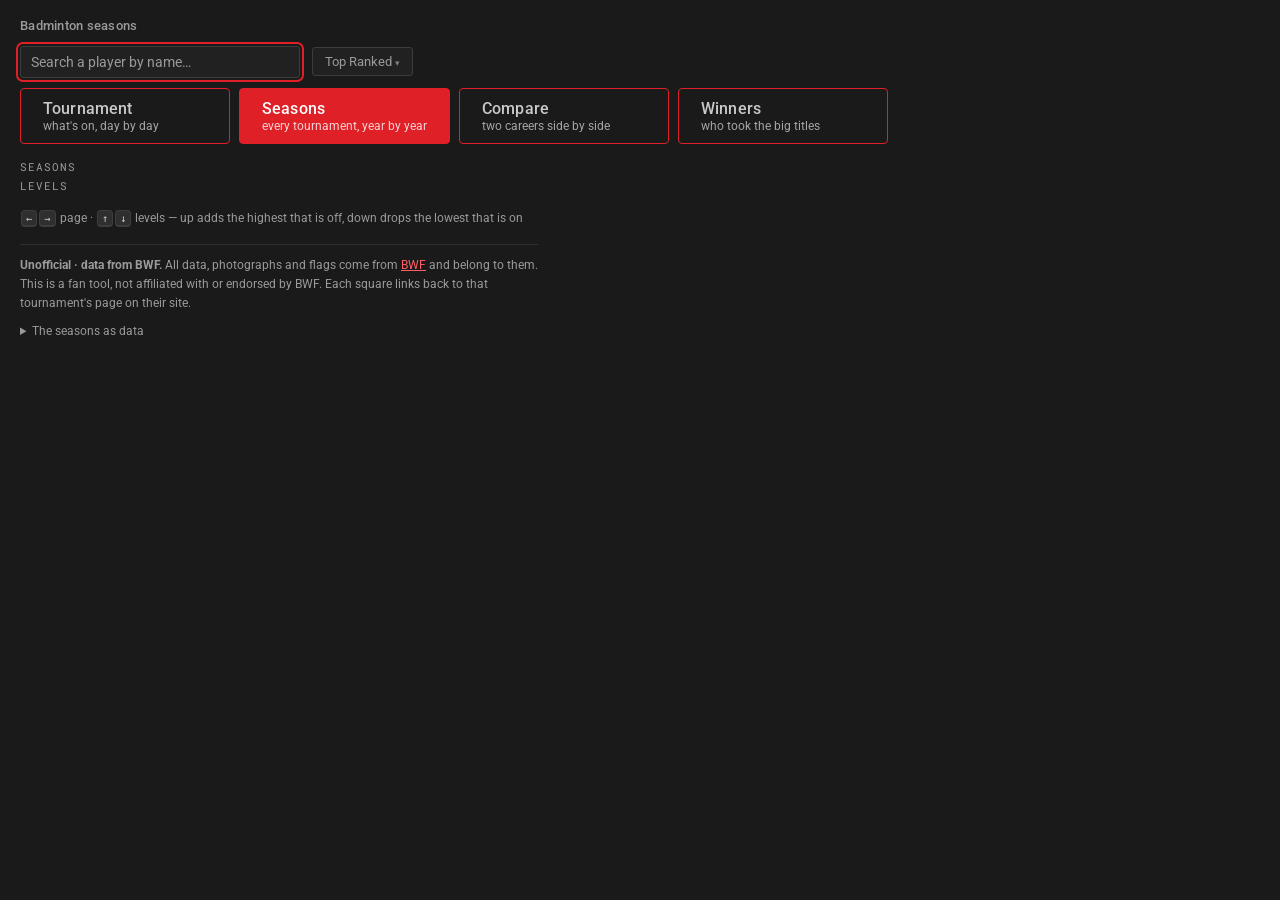
==== commit 2b10eff2: "The day it moved off while you were reading it Three notes, and the middle one is the bug.  A DAY YO" ====
--- a/index.html
+++ b/index.html
@@ -51,10 +51,18 @@
   </div>
 </section>
 
-<!-- The two pages, said plainly. This was a segmented control in the corner of
+<!-- The pages, said plainly. This was a segmented control in the corner of
      the hero, which is where you put a setting, not where you put the other
-     half of an application. -->
+     half of an application.
+     ⚠️ Tournament first (10 Oct 2026). It is the one page that is about
+     *now* rather than about a player you have to go and find, so it is the one
+     that answers something the moment it opens. The rest run from the narrowest
+     question to the widest: one career, two careers, everybody. -->
 <nav id="pageNav" class="pagenav" aria-label="pages">
+  <button type="button" class="tab" data-page="tmt">
+    <span class="name">Tournament</span>
+    <span class="sub">what's on, day by day</span>
+  </button>
   <button type="button" class="tab on" data-page="seasons" aria-current="page">
     <span class="name">Seasons</span>
     <span class="sub">every tournament, year by year</span>
@@ -62,10 +70,6 @@
   <button type="button" class="tab" data-page="compare">
     <span class="name">Compare</span>
     <span class="sub">two careers side by side</span>
-  </button>
-  <button type="button" class="tab" data-page="tmt">
-    <span class="name">Tournament</span>
-    <span class="sub">what's on, day by day</span>
   </button>
   <button type="button" class="tab" data-page="winners">
     <span class="name">Winners</span>
@@ -317,6 +321,12 @@
          default, which is where 99.8% of these titles are won. -->
     <span id="winConf" class="kindwrap" role="group" aria-label="continents"></span>
 
+    <!-- Whose career the third view draws. A menu rather than chips: ninety
+         competitors on the women's doubles board is a list to search rather than
+         a set to choose between. It sets the same pick a click on the Board
+         sets, so the two are one act. -->
+    <select id="winWho" class="whopick" aria-label="whose career" hidden></select>
+
     <span id="winSpan" class="tmtwhen"></span>
 
     <!-- The band under the pyramid, and the bar it draws at. Not a filter: it
@@ -398,6 +408,37 @@
     </div>
   </div>
 
+  <p class="legend note" id="careerNote" hidden>
+    <b>The same board, read through one competitor.</b> Every square is in the
+    same place and at the same size it is on the Board — same rows, same
+    tournaments, same order — but instead of the winner's face it shows what
+    <i>this</i> competitor got there, in the colours the Compare page uses.
+    <b>Green and a #1 is a title</b>, and the ramp runs down through the final,
+    the semi-final and the early rounds to red.
+    <br>
+    ⚠️ <b>An outline is a tournament they did not enter, and that is not a
+    defeat.</b> It is the reason this view exists. On the Board, a season where
+    somebody took eleven of seventeen titles shows six squares with somebody
+    else's face in them, and they all read alike — when four of them may be
+    tournaments that competitor never played and two may be finals they lost.
+    Eleven from thirteen with two finals is a different season, and the Board
+    alone cannot say so.
+    <br>
+    ⚠️ <b>This is the competitor's own record, read from BWF's career data</b>
+    and joined to the board on BWF's tournament id. The harvested file holds who
+    <i>won</i> each title and nothing about anybody else, so a runner-up can only
+    come from the career — which is a whole career of requests, cached in your
+    browser the same way the Seasons page caches one.
+    <br>
+    ⚠️ <b>A pair is the two careers where they agree.</b> BWF ships no partner at
+    all, so a doubles career is that player's results in that draw whoever they
+    played with. Two players who finished in the same place at the same
+    tournament were in the same pair — exact for a title or a lost final, since
+    only one pair can be either, and an approximation for an early exit, where two
+    pairs can go out in the same round. Where they disagree they were not
+    partners, so the tournament is drawn as one this pair did not play.
+  </p>
+
   <p class="legend note" id="scoreNote" hidden>
     <b>A score of 100 is the whole season</b> — every title on the board that
     year, and nobody else with one. It is a share, so one player's rise is
--- a/styles.css
+++ b/styles.css
@@ -1316,6 +1316,24 @@
   display: block; overflow: hidden; border-radius: 3px;
   background: rgba(255, 255, 255, .06);
 }
+/* ---- the career view: a result where a photograph goes ----
+
+   The square keeps every bit of its machinery — the gold ring, the fade, the
+   displaced tournament's dashed outline — and what fills it is the Compare
+   page's own `.cell`, so the two pages cannot drift apart about what green
+   means. `--sq` is what the `#1` glyph is sized from. */
+.pyrtile.is-cell { background: none; }
+.pyrtile .cell { display: block; width: 100%; height: 100%; border-radius: inherit; }
+
+/* ⚠️ **A tournament they did not enter, and it must not read as a defeat.** Not
+   `--res-off`, which is the grid's ground and on this page would be a dark square
+   indistinguishable from a hole: an outline says "this was on, they were not
+   here" without putting a colour from the losing end of the ramp on it. */
+.pyrtile .cell.r-none {
+  background: none;
+  box-shadow: inset 0 0 0 1px rgba(255, 255, 255, .17);
+}
+
 .pyrtile .face { display: block; width: 100%; height: 100%; object-fit: cover; object-position: top center; }
 .pyrtile .noface {
   display: flex; align-items: center; justify-content: center;
@@ -1436,6 +1454,18 @@
 .pyrtile.faded .noface { opacity: .16; }
 .pyrmajor.faded .pyrbadge { opacity: .16; }
 .pyrtile.is-top.faded { box-shadow: 0 0 0 2px rgba(255, 210, 74, .18); }
+
+/* The career board is not clickable: the pick is what chose the subject, so a
+   square that re-picked on click would fight the menu above it. */
+.pyrtile.is-cell { cursor: default; }
+
+/* The competitor menu, sized to sit in the header beside the chips. */
+.whopick {
+  background: var(--surface-sunk); color: var(--text-muted);
+  border: 1px solid var(--border); border-radius: var(--radius-btn);
+  padding: 6px 10px; font: 400 13px var(--font);
+  max-width: 240px;
+}
 .pyrtile.is-moved.faded { outline-color: rgba(255, 255, 255, .16); }
 /* Not the whole bar: the run's block of colour is the era band's silhouette in
    the same way the squares are the pyramid's, so it stays and its face, name
